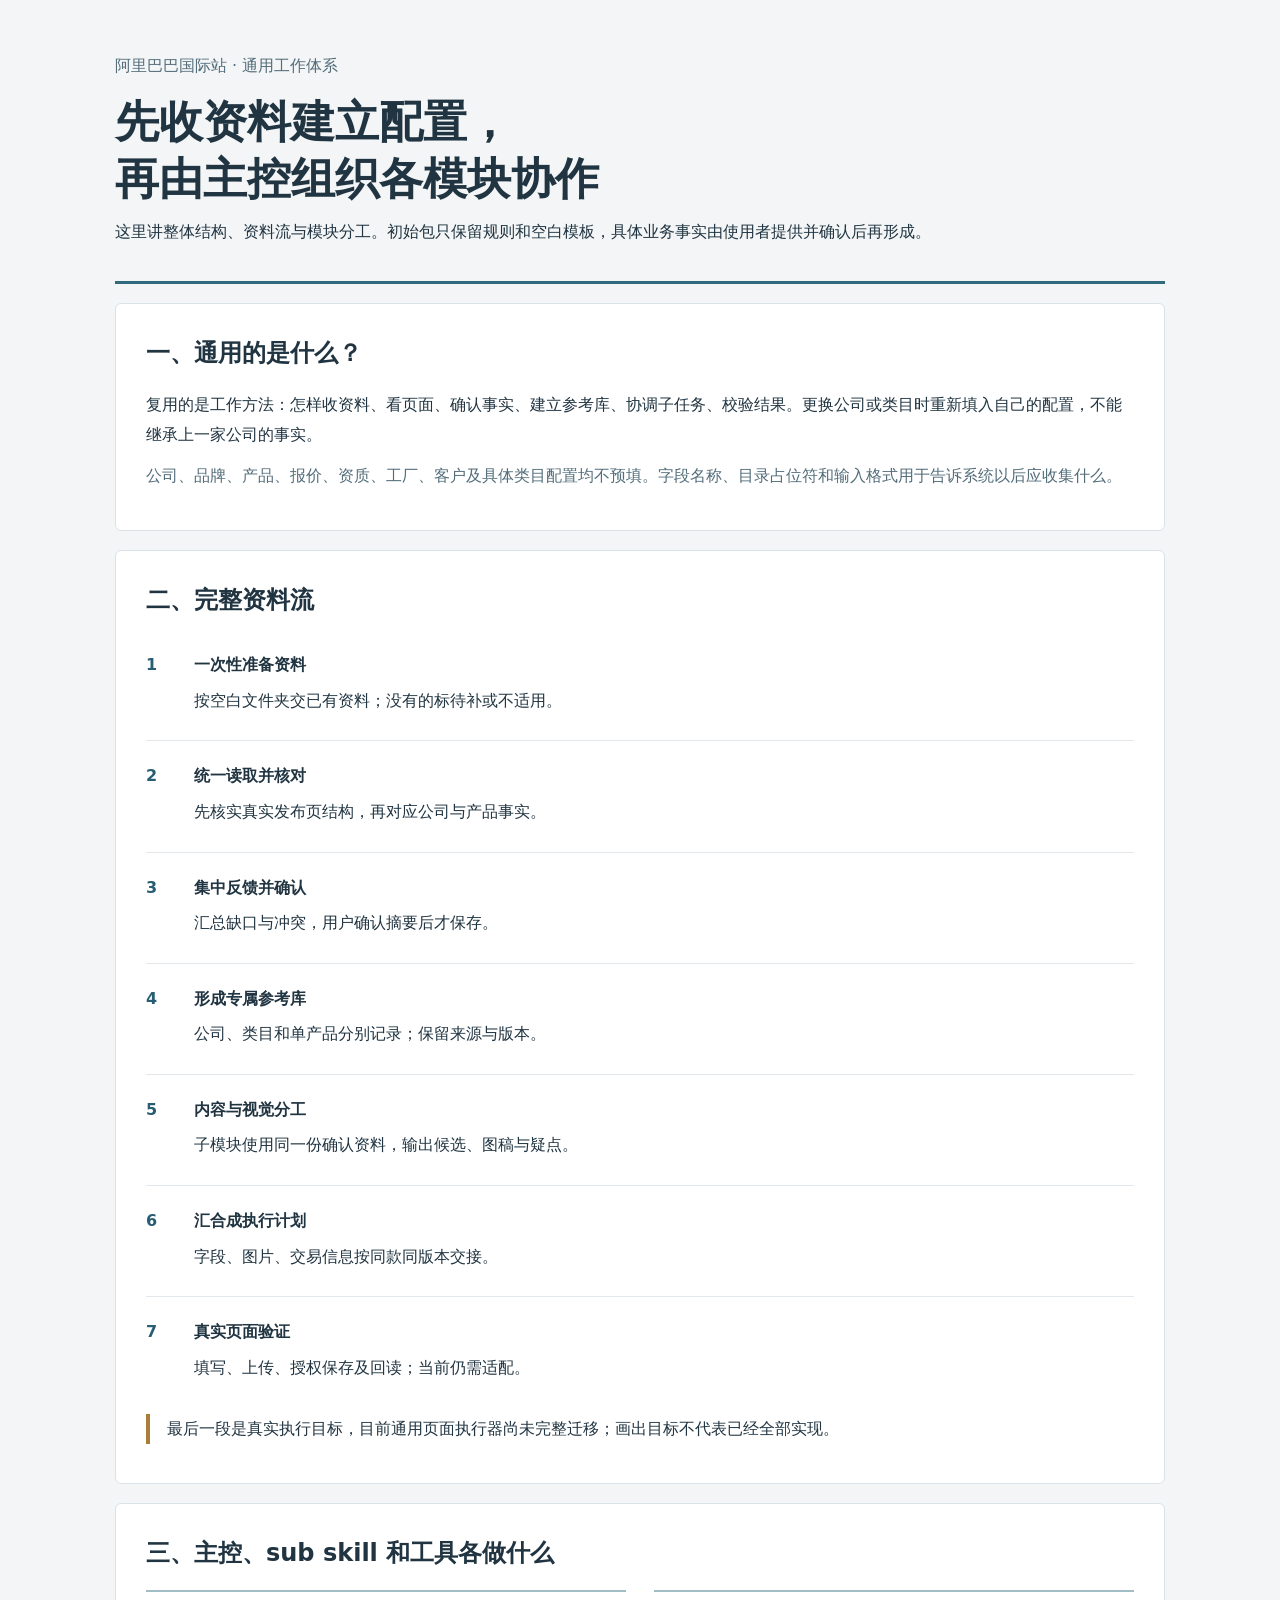
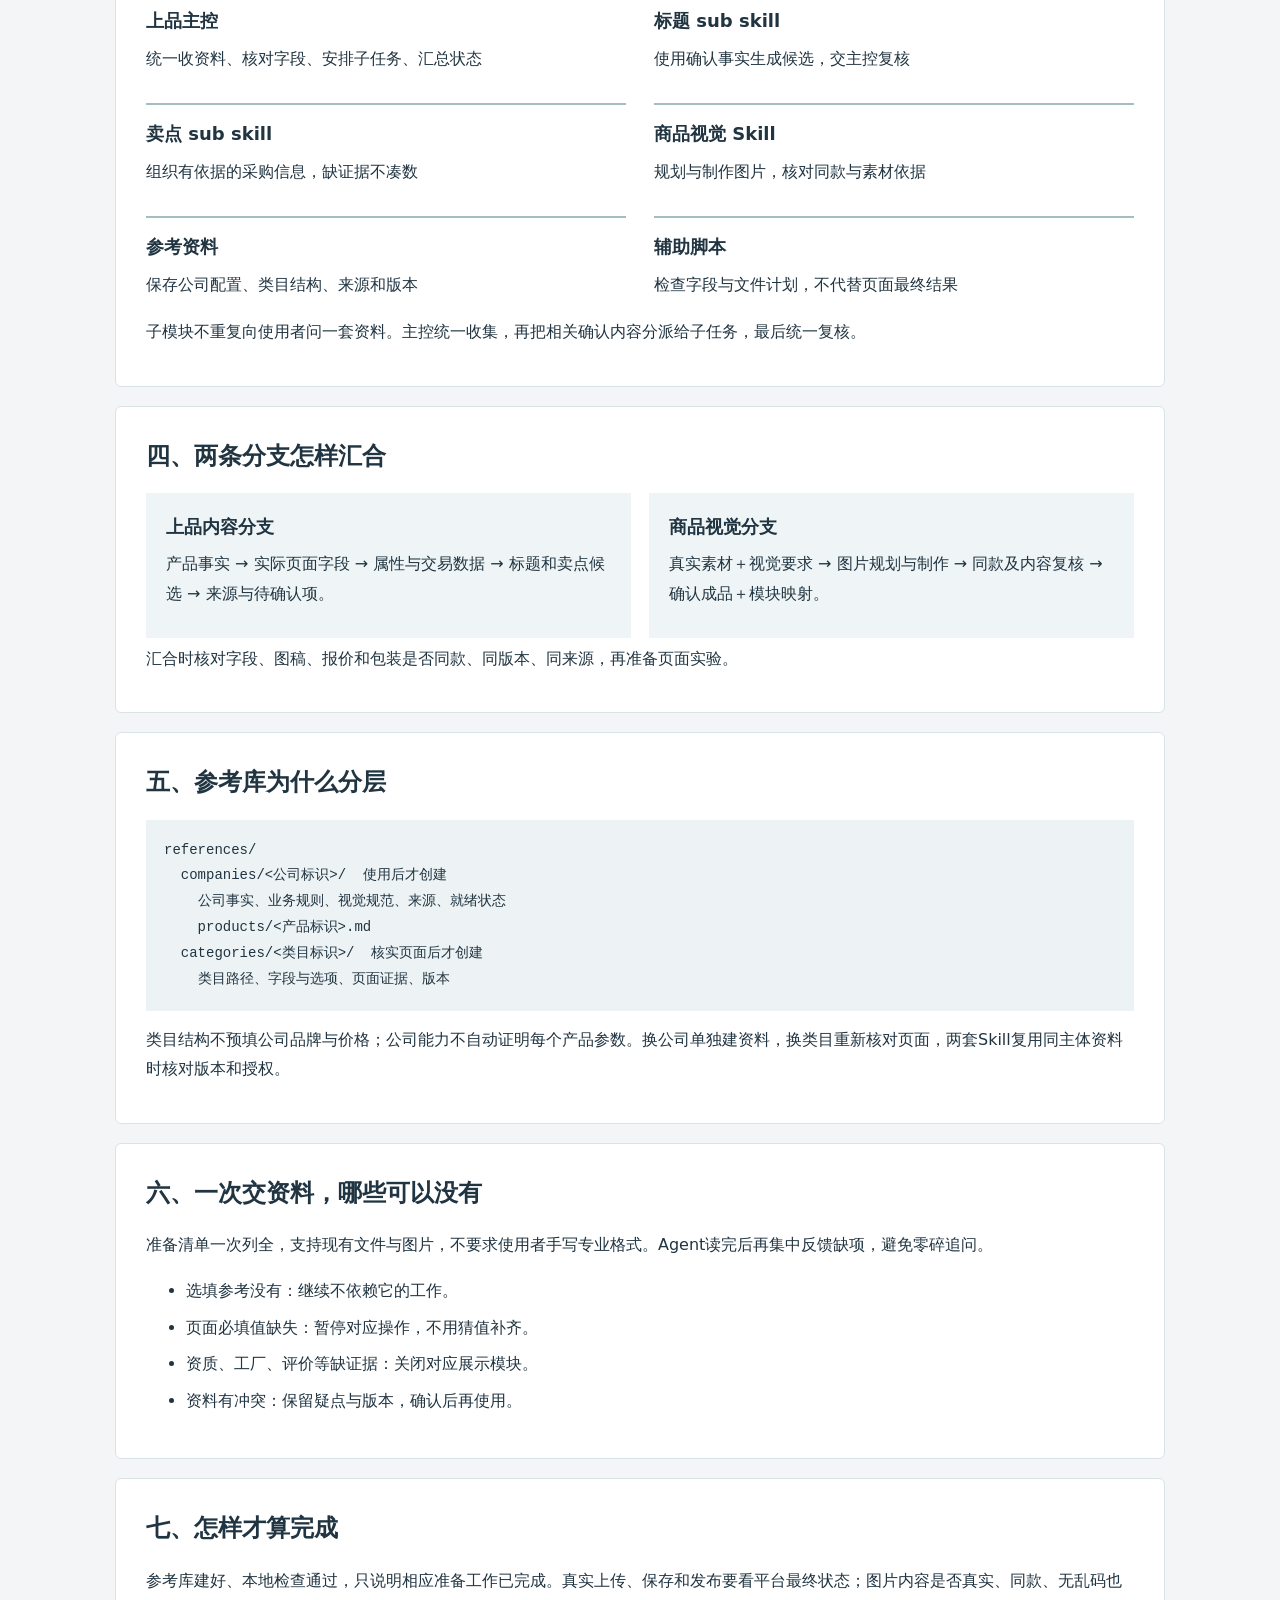
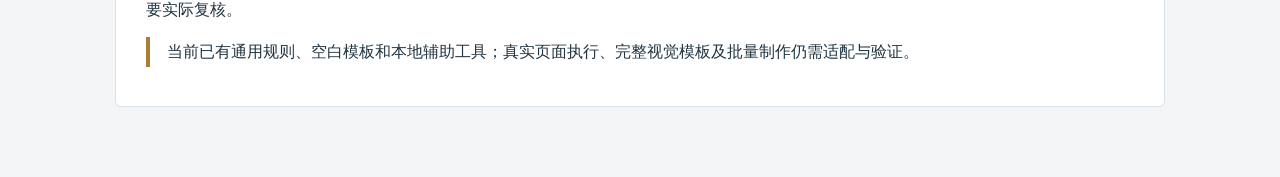
==== packages/05-general-listing-visuals/通用Skill思路与结构说明.html @ dc5e69b7 "Clarify data-free general bundle and explain skill architecture" ====
<!doctype html><html lang="zh-CN"><head><meta charset="utf-8"><meta name="viewport" content="width=device-width,initial-scale=1"><title>通用Skill：结构与协作思路</title><style>body{margin:0;background:#f3f5f6;color:#203441;font:16px/1.85 "Microsoft YaHei",system-ui,sans-serif}main{max-width:1050px;margin:auto;padding:45px 24px 70px}header{border-bottom:3px solid #326a7d;padding-bottom:22px}h1{font-size:clamp(28px,4vw,44px);line-height:1.3;margin:10px 0}h2{font-size:24px;margin:0 0 15px}h3{font-size:18px;margin:0 0 5px}p{margin:6px 0 12px}.sub{color:#536d7a}section{background:white;border:1px solid #d9e3e7;padding:27px 30px;margin-top:19px;border-radius:6px}.modules{display:grid;grid-template-columns:repeat(2,1fr);gap:18px 28px}.module{border-top:2px solid #a2bdc6;padding-top:12px}.chain{list-style:none;padding:0;margin:0}.chain li{display:flex;gap:16px;align-items:flex-start;padding:13px 0;border-bottom:1px solid #e2e8eb}.chain li:last-child{border:0}.n{min-width:32px;color:#285e73;font-weight:bold}.branch{display:grid;grid-template-columns:1fr 1fr;gap:18px}.branch div{background:#eff5f6;padding:17px 20px}.note{border-left:4px solid #a97e36;padding-left:17px}pre{white-space:pre-wrap;overflow-wrap:anywhere;background:#edf3f5;padding:18px;font:14px/1.85 Consolas,monospace}li{margin:7px 0}a{color:#285f78}a:focus-visible{outline:3px solid #a97e36;outline-offset:3px}@media(max-width:640px){main{padding:28px 14px}section{padding:22px 18px}.modules,.branch{grid-template-columns:1fr}}@media print{body{background:white}main{padding:0}section{border:0;border-top:1px solid #ccc;break-inside:avoid}}</style></head><body><main><header><p class="sub">阿里巴巴国际站 · 通用工作体系</p><h1>先收资料建立配置，<br>再由主控组织各模块协作</h1><p>这里讲整体结构、资料流与模块分工。初始包只保留规则和空白模板，具体业务事实由使用者提供并确认后再形成。</p></header><section><h2>一、通用的是什么？</h2><p>复用的是工作方法：怎样收资料、看页面、确认事实、建立参考库、协调子任务、校验结果。更换公司或类目时重新填入自己的配置，不能继承上一家公司的事实。</p><p class="sub">公司、品牌、产品、报价、资质、工厂、客户及具体类目配置均不预填。字段名称、目录占位符和输入格式用于告诉系统以后应收集什么。</p></section><section><h2>二、完整资料流</h2><ol class="chain"><li><span class="n">1</span><div><strong>一次性准备资料</strong><p>按空白文件夹交已有资料；没有的标待补或不适用。</p></div></li><li><span class="n">2</span><div><strong>统一读取并核对</strong><p>先核实真实发布页结构，再对应公司与产品事实。</p></div></li><li><span class="n">3</span><div><strong>集中反馈并确认</strong><p>汇总缺口与冲突，用户确认摘要后才保存。</p></div></li><li><span class="n">4</span><div><strong>形成专属参考库</strong><p>公司、类目和单产品分别记录；保留来源与版本。</p></div></li><li><span class="n">5</span><div><strong>内容与视觉分工</strong><p>子模块使用同一份确认资料，输出候选、图稿与疑点。</p></div></li><li><span class="n">6</span><div><strong>汇合成执行计划</strong><p>字段、图片、交易信息按同款同版本交接。</p></div></li><li><span class="n">7</span><div><strong>真实页面验证</strong><p>填写、上传、授权保存及回读；当前仍需适配。</p></div></li></ol><p class="note">最后一段是真实执行目标，目前通用页面执行器尚未完整迁移；画出目标不代表已经全部实现。</p></section><section><h2>三、主控、sub skill 和工具各做什么</h2><div class="modules"><div class="module"><h3>上品主控</h3><p>统一收资料、核对字段、安排子任务、汇总状态</p></div><div class="module"><h3>标题 sub skill</h3><p>使用确认事实生成候选，交主控复核</p></div><div class="module"><h3>卖点 sub skill</h3><p>组织有依据的采购信息，缺证据不凑数</p></div><div class="module"><h3>商品视觉 Skill</h3><p>规划与制作图片，核对同款与素材依据</p></div><div class="module"><h3>参考资料</h3><p>保存公司配置、类目结构、来源和版本</p></div><div class="module"><h3>辅助脚本</h3><p>检查字段与文件计划，不代替页面最终结果</p></div></div><p>子模块不重复向使用者问一套资料。主控统一收集，再把相关确认内容分派给子任务，最后统一复核。</p></section><section><h2>四、两条分支怎样汇合</h2><div class="branch"><div><h3>上品内容分支</h3><p>产品事实 → 实际页面字段 → 属性与交易数据 → 标题和卖点候选 → 来源与待确认项。</p></div><div><h3>商品视觉分支</h3><p>真实素材＋视觉要求 → 图片规划与制作 → 同款及内容复核 → 确认成品＋模块映射。</p></div></div><p>汇合时核对字段、图稿、报价和包装是否同款、同版本、同来源，再准备页面实验。</p></section><section><h2>五、参考库为什么分层</h2><pre>references/
  companies/&lt;公司标识&gt;/  使用后才创建
    公司事实、业务规则、视觉规范、来源、就绪状态
    products/&lt;产品标识&gt;.md
  categories/&lt;类目标识&gt;/  核实页面后才创建
    类目路径、字段与选项、页面证据、版本</pre><p>类目结构不预填公司品牌与价格；公司能力不自动证明每个产品参数。换公司单独建资料，换类目重新核对页面，两套Skill复用同主体资料时核对版本和授权。</p></section><section><h2>六、一次交资料，哪些可以没有</h2><p>准备清单一次列全，支持现有文件与图片，不要求使用者手写专业格式。Agent读完后再集中反馈缺项，避免零碎追问。</p><ul><li>选填参考没有：继续不依赖它的工作。</li><li>页面必填值缺失：暂停对应操作，不用猜值补齐。</li><li>资质、工厂、评价等缺证据：关闭对应展示模块。</li><li>资料有冲突：保留疑点与版本，确认后再使用。</li></ul></section><section><h2>七、怎样才算完成</h2><p>参考库建好、本地检查通过，只说明相应准备工作已完成。真实上传、保存和发布要看平台最终状态；图片内容是否真实、同款、无乱码也要实际复核。</p><p class="note">当前已有通用规则、空白模板和本地辅助工具；真实页面执行、完整视觉模板及批量制作仍需适配与验证。</p></section></main></body></html>
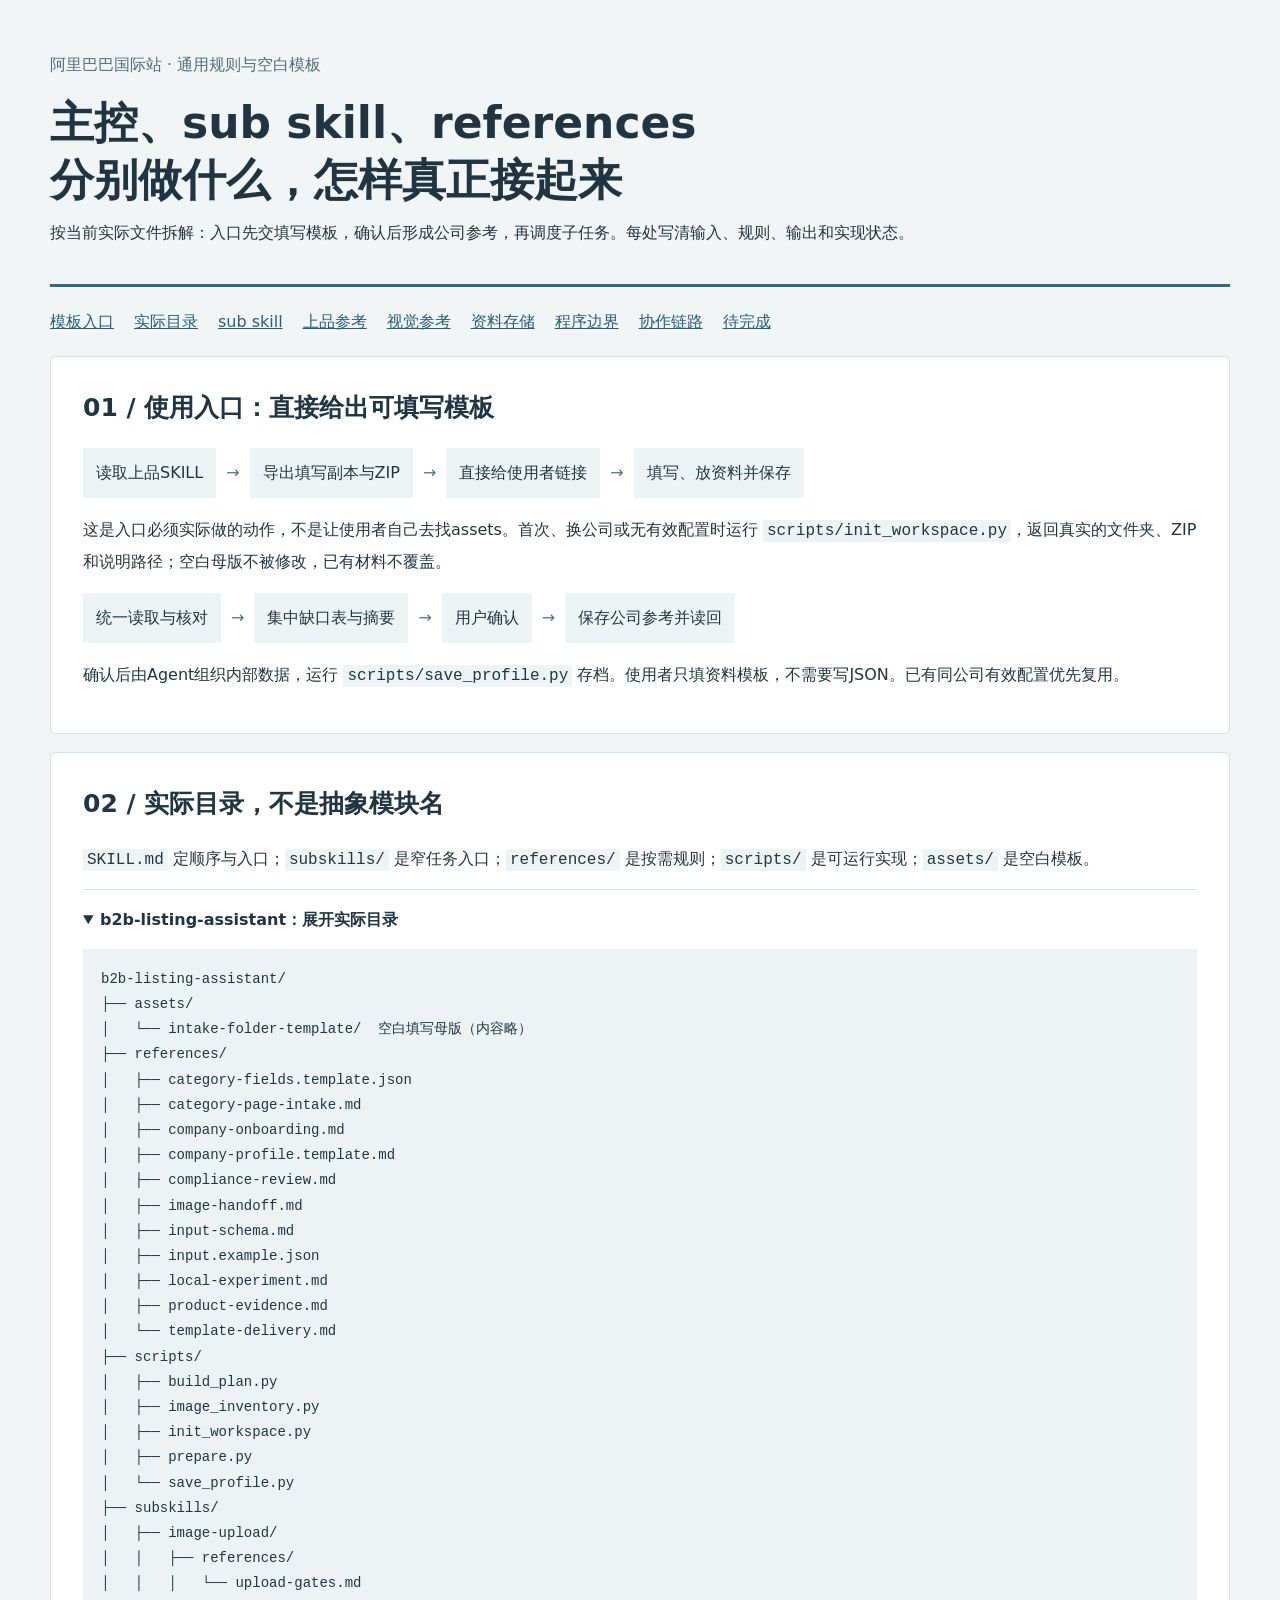
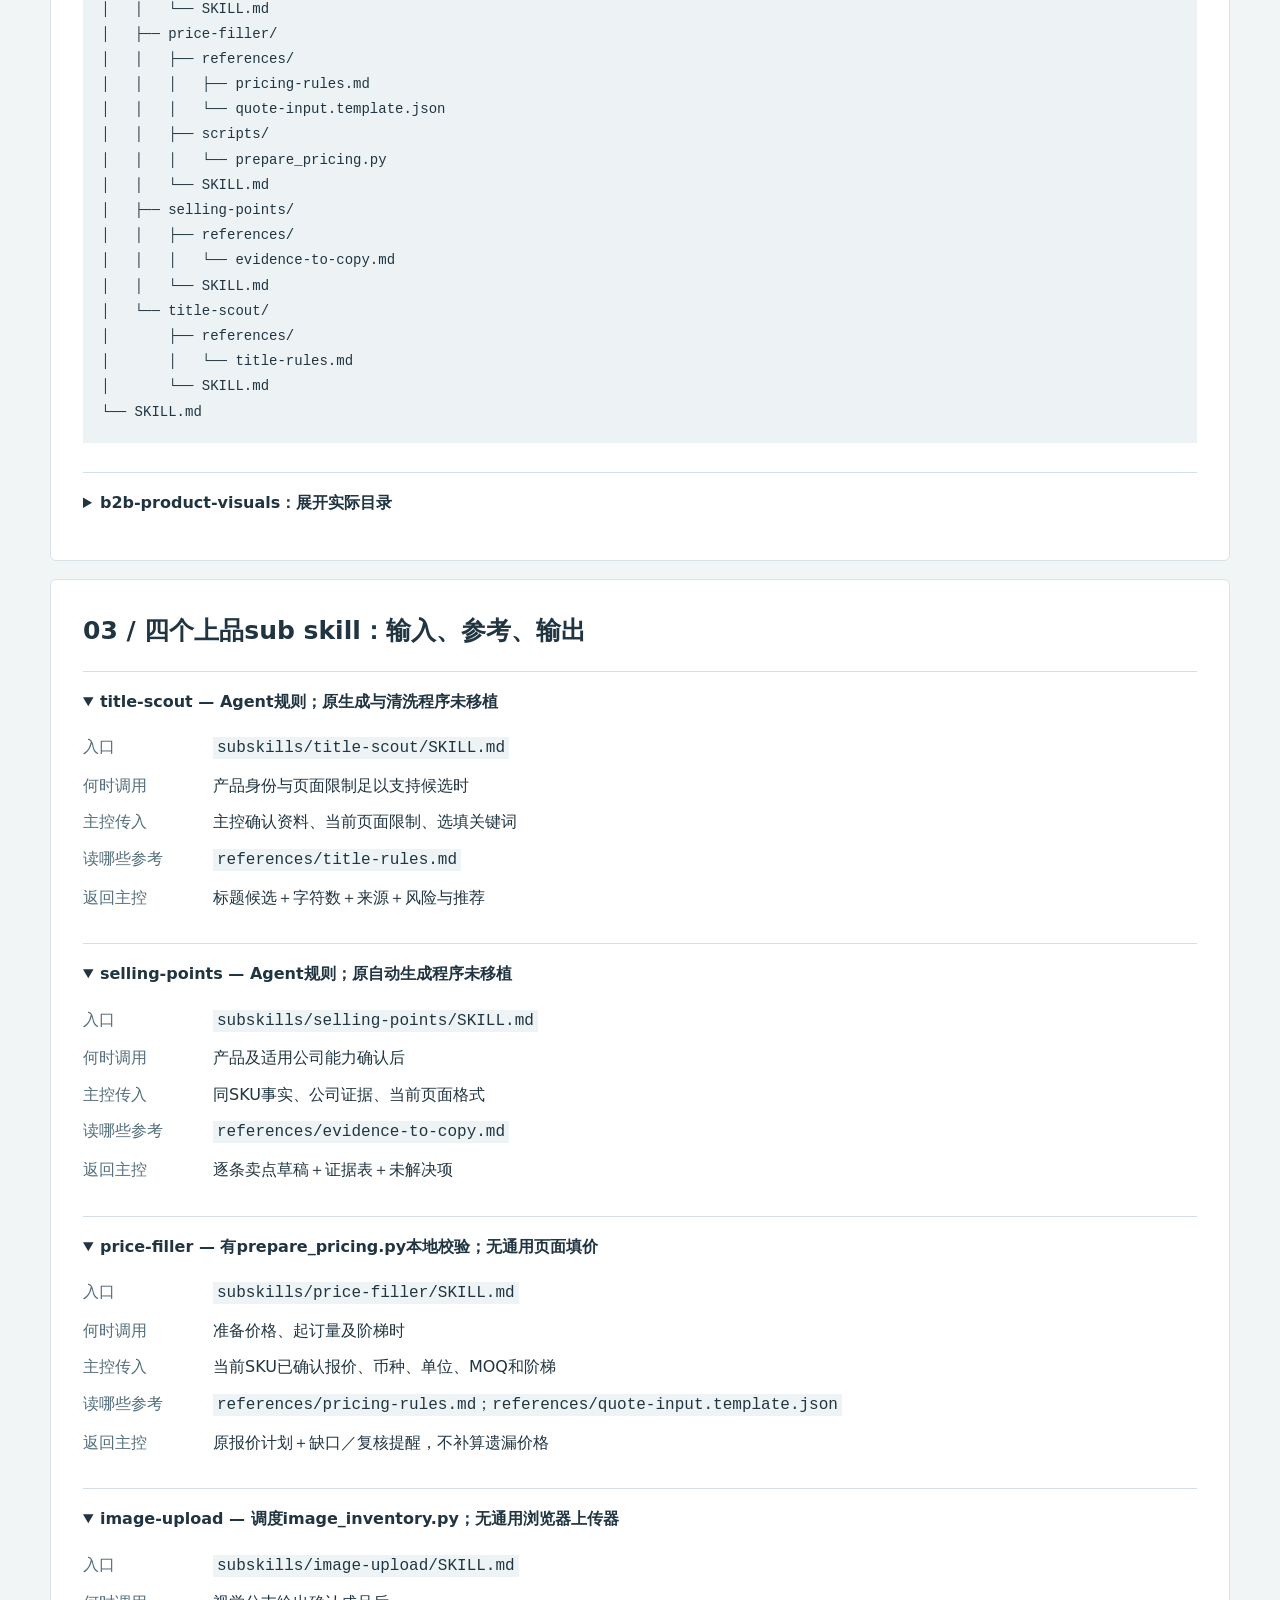
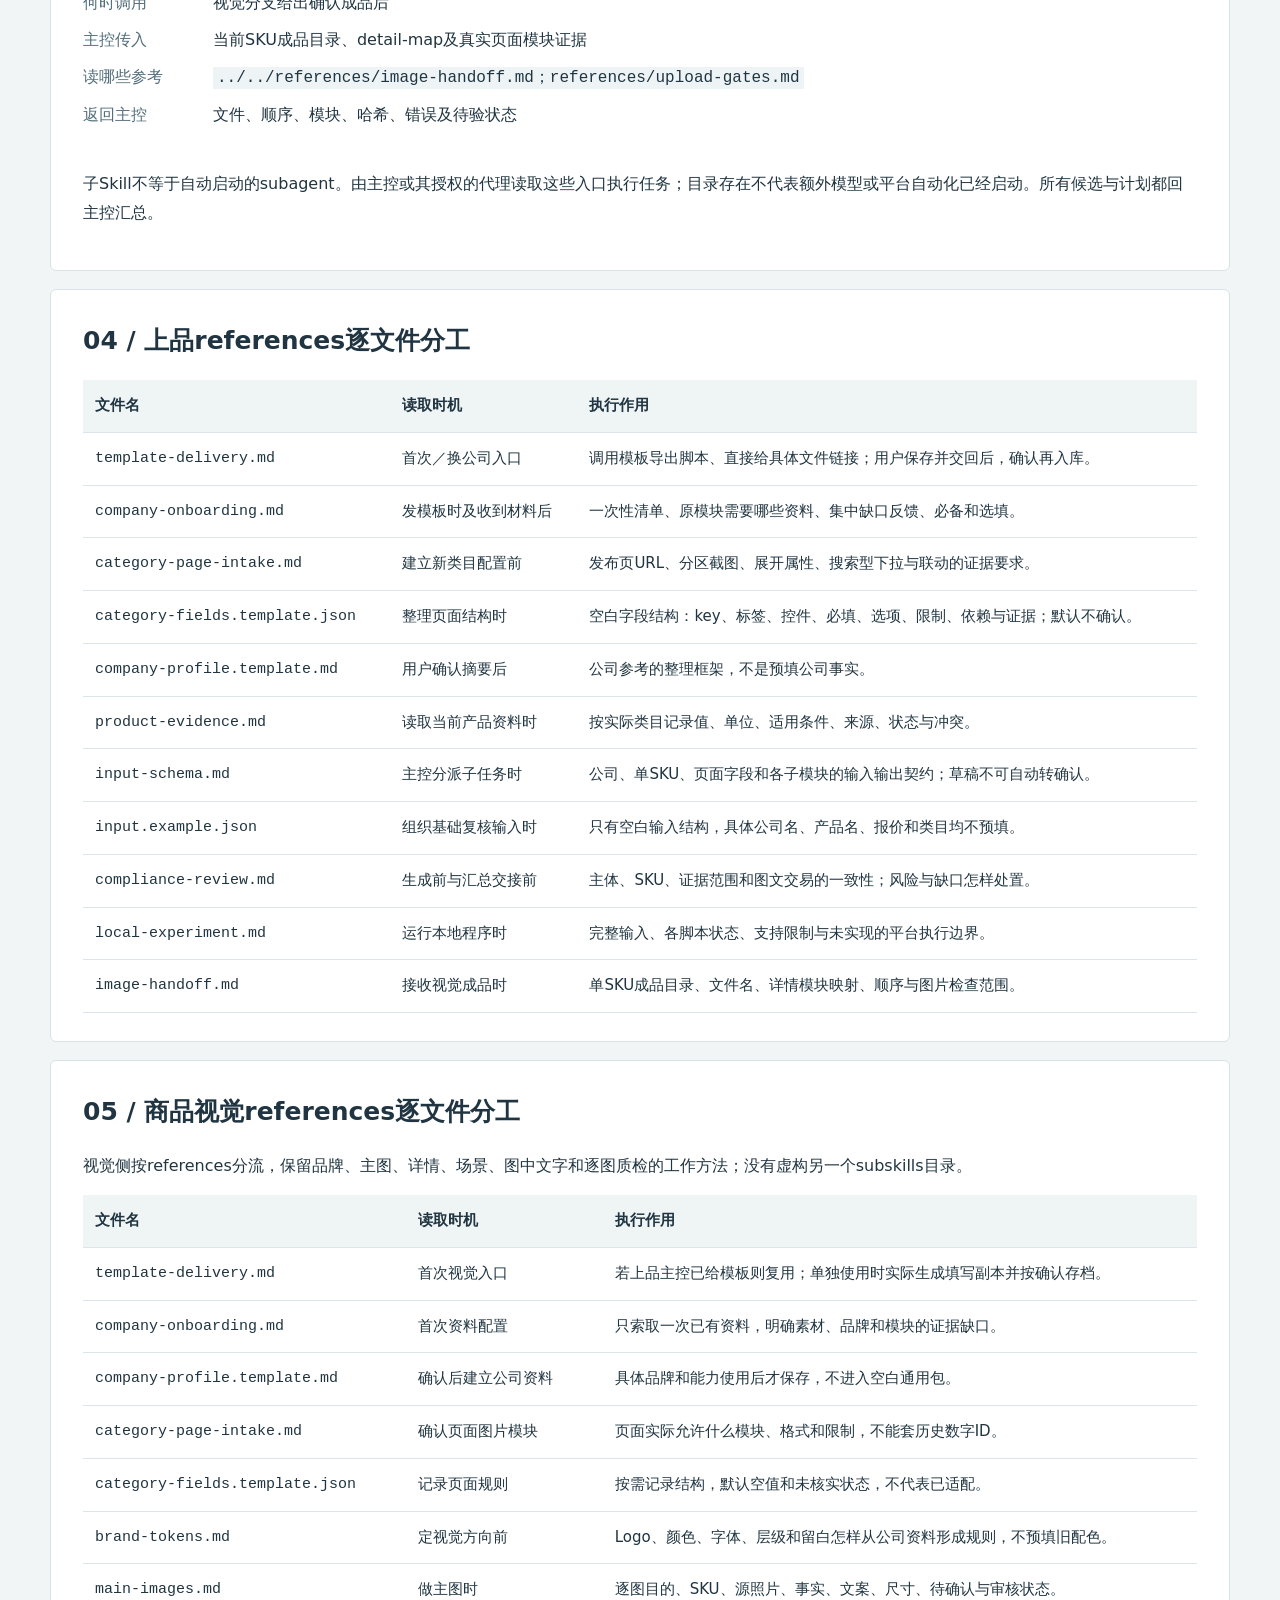
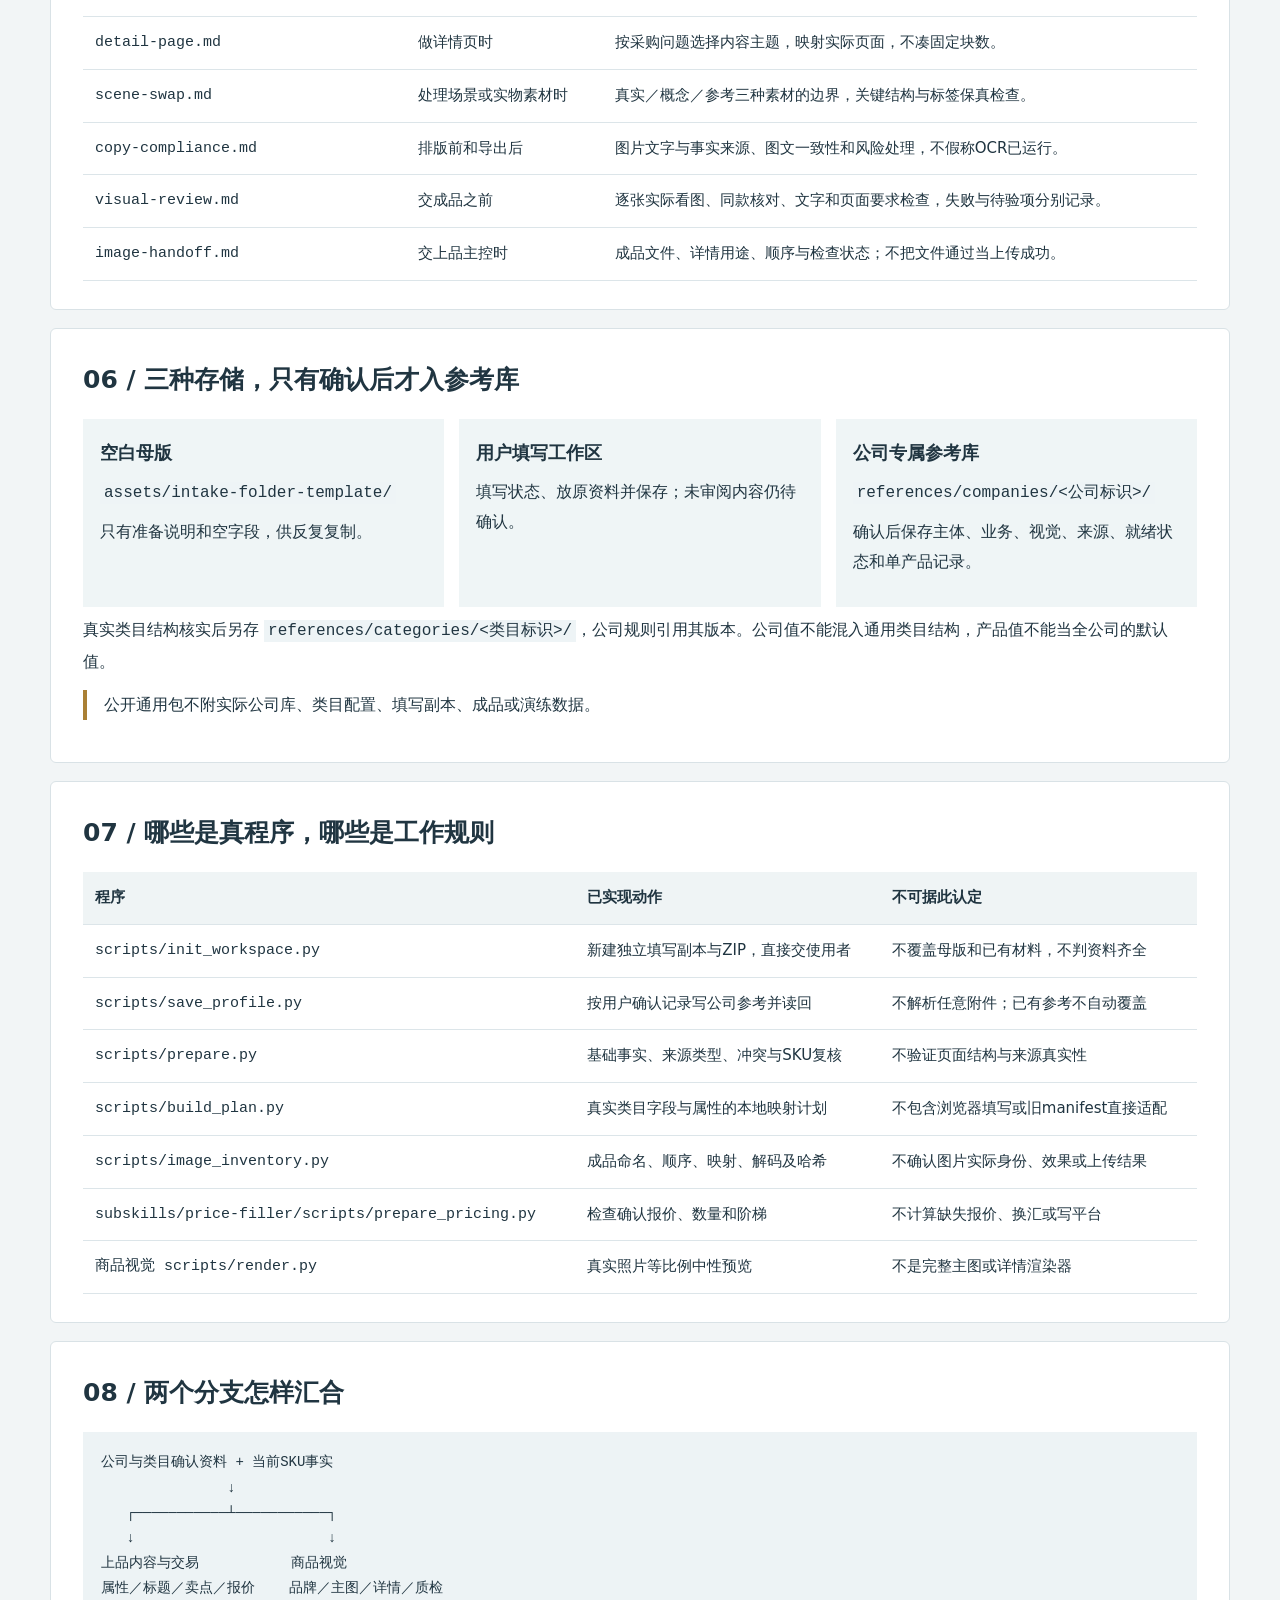
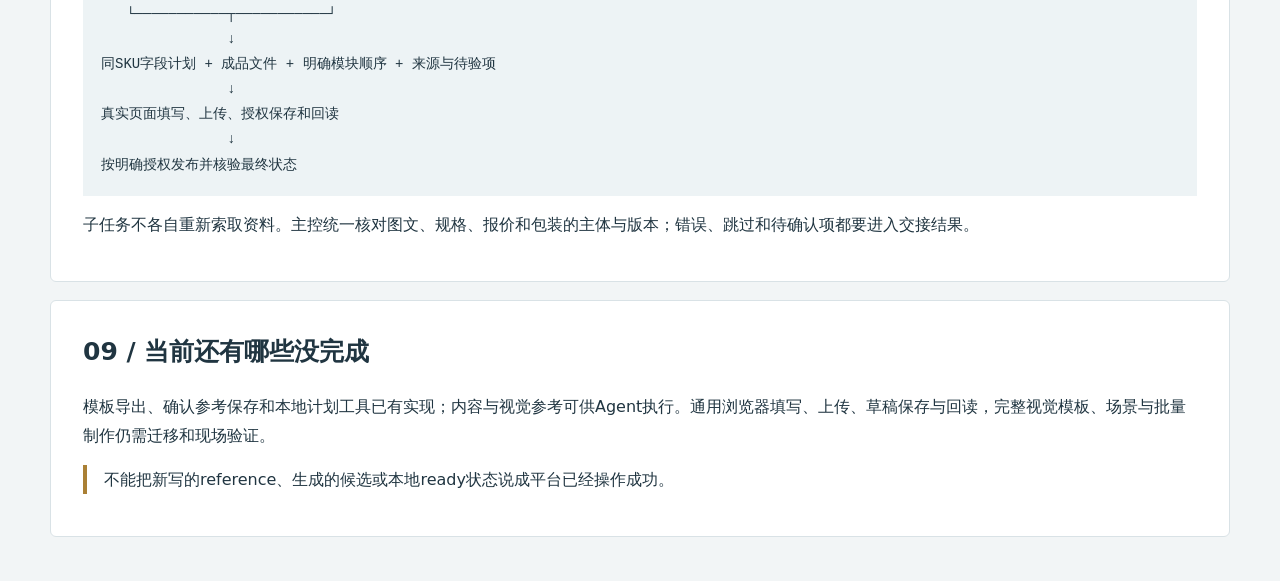
==== commit 4dfb8ef7: "Implement template handoff and expand generic subskills and reference routing" ====
--- a/packages/05-general-listing-visuals/通用Skill思路与结构说明.html
+++ b/packages/05-general-listing-visuals/通用Skill思路与结构说明.html
@@ -1,6 +1,74 @@
-<!doctype html><html lang="zh-CN"><head><meta charset="utf-8"><meta name="viewport" content="width=device-width,initial-scale=1"><title>通用Skill：结构与协作思路</title><style>body{margin:0;background:#f3f5f6;color:#203441;font:16px/1.85 "Microsoft YaHei",system-ui,sans-serif}main{max-width:1050px;margin:auto;padding:45px 24px 70px}header{border-bottom:3px solid #326a7d;padding-bottom:22px}h1{font-size:clamp(28px,4vw,44px);line-height:1.3;margin:10px 0}h2{font-size:24px;margin:0 0 15px}h3{font-size:18px;margin:0 0 5px}p{margin:6px 0 12px}.sub{color:#536d7a}section{background:white;border:1px solid #d9e3e7;padding:27px 30px;margin-top:19px;border-radius:6px}.modules{display:grid;grid-template-columns:repeat(2,1fr);gap:18px 28px}.module{border-top:2px solid #a2bdc6;padding-top:12px}.chain{list-style:none;padding:0;margin:0}.chain li{display:flex;gap:16px;align-items:flex-start;padding:13px 0;border-bottom:1px solid #e2e8eb}.chain li:last-child{border:0}.n{min-width:32px;color:#285e73;font-weight:bold}.branch{display:grid;grid-template-columns:1fr 1fr;gap:18px}.branch div{background:#eff5f6;padding:17px 20px}.note{border-left:4px solid #a97e36;padding-left:17px}pre{white-space:pre-wrap;overflow-wrap:anywhere;background:#edf3f5;padding:18px;font:14px/1.85 Consolas,monospace}li{margin:7px 0}a{color:#285f78}a:focus-visible{outline:3px solid #a97e36;outline-offset:3px}@media(max-width:640px){main{padding:28px 14px}section{padding:22px 18px}.modules,.branch{grid-template-columns:1fr}}@media print{body{background:white}main{padding:0}section{border:0;border-top:1px solid #ccc;break-inside:avoid}}</style></head><body><main><header><p class="sub">阿里巴巴国际站 · 通用工作体系</p><h1>先收资料建立配置，<br>再由主控组织各模块协作</h1><p>这里讲整体结构、资料流与模块分工。初始包只保留规则和空白模板，具体业务事实由使用者提供并确认后再形成。</p></header><section><h2>一、通用的是什么？</h2><p>复用的是工作方法：怎样收资料、看页面、确认事实、建立参考库、协调子任务、校验结果。更换公司或类目时重新填入自己的配置，不能继承上一家公司的事实。</p><p class="sub">公司、品牌、产品、报价、资质、工厂、客户及具体类目配置均不预填。字段名称、目录占位符和输入格式用于告诉系统以后应收集什么。</p></section><section><h2>二、完整资料流</h2><ol class="chain"><li><span class="n">1</span><div><strong>一次性准备资料</strong><p>按空白文件夹交已有资料；没有的标待补或不适用。</p></div></li><li><span class="n">2</span><div><strong>统一读取并核对</strong><p>先核实真实发布页结构，再对应公司与产品事实。</p></div></li><li><span class="n">3</span><div><strong>集中反馈并确认</strong><p>汇总缺口与冲突，用户确认摘要后才保存。</p></div></li><li><span class="n">4</span><div><strong>形成专属参考库</strong><p>公司、类目和单产品分别记录；保留来源与版本。</p></div></li><li><span class="n">5</span><div><strong>内容与视觉分工</strong><p>子模块使用同一份确认资料，输出候选、图稿与疑点。</p></div></li><li><span class="n">6</span><div><strong>汇合成执行计划</strong><p>字段、图片、交易信息按同款同版本交接。</p></div></li><li><span class="n">7</span><div><strong>真实页面验证</strong><p>填写、上传、授权保存及回读；当前仍需适配。</p></div></li></ol><p class="note">最后一段是真实执行目标，目前通用页面执行器尚未完整迁移；画出目标不代表已经全部实现。</p></section><section><h2>三、主控、sub skill 和工具各做什么</h2><div class="modules"><div class="module"><h3>上品主控</h3><p>统一收资料、核对字段、安排子任务、汇总状态</p></div><div class="module"><h3>标题 sub skill</h3><p>使用确认事实生成候选，交主控复核</p></div><div class="module"><h3>卖点 sub skill</h3><p>组织有依据的采购信息，缺证据不凑数</p></div><div class="module"><h3>商品视觉 Skill</h3><p>规划与制作图片，核对同款与素材依据</p></div><div class="module"><h3>参考资料</h3><p>保存公司配置、类目结构、来源和版本</p></div><div class="module"><h3>辅助脚本</h3><p>检查字段与文件计划，不代替页面最终结果</p></div></div><p>子模块不重复向使用者问一套资料。主控统一收集，再把相关确认内容分派给子任务，最后统一复核。</p></section><section><h2>四、两条分支怎样汇合</h2><div class="branch"><div><h3>上品内容分支</h3><p>产品事实 → 实际页面字段 → 属性与交易数据 → 标题和卖点候选 → 来源与待确认项。</p></div><div><h3>商品视觉分支</h3><p>真实素材＋视觉要求 → 图片规划与制作 → 同款及内容复核 → 确认成品＋模块映射。</p></div></div><p>汇合时核对字段、图稿、报价和包装是否同款、同版本、同来源，再准备页面实验。</p></section><section><h2>五、参考库为什么分层</h2><pre>references/
-  companies/&lt;公司标识&gt;/  使用后才创建
-    公司事实、业务规则、视觉规范、来源、就绪状态
-    products/&lt;产品标识&gt;.md
-  categories/&lt;类目标识&gt;/  核实页面后才创建
-    类目路径、字段与选项、页面证据、版本</pre><p>类目结构不预填公司品牌与价格；公司能力不自动证明每个产品参数。换公司单独建资料，换类目重新核对页面，两套Skill复用同主体资料时核对版本和授权。</p></section><section><h2>六、一次交资料，哪些可以没有</h2><p>准备清单一次列全，支持现有文件与图片，不要求使用者手写专业格式。Agent读完后再集中反馈缺项，避免零碎追问。</p><ul><li>选填参考没有：继续不依赖它的工作。</li><li>页面必填值缺失：暂停对应操作，不用猜值补齐。</li><li>资质、工厂、评价等缺证据：关闭对应展示模块。</li><li>资料有冲突：保留疑点与版本，确认后再使用。</li></ul></section><section><h2>七、怎样才算完成</h2><p>参考库建好、本地检查通过，只说明相应准备工作已完成。真实上传、保存和发布要看平台最终状态；图片内容是否真实、同款、无乱码也要实际复核。</p><p class="note">当前已有通用规则、空白模板和本地辅助工具；真实页面执行、完整视觉模板及批量制作仍需适配与验证。</p></section></main></body></html>+<!doctype html><html lang="zh-CN"><head><meta charset="utf-8"><meta name="viewport" content="width=device-width,initial-scale=1"><title>通用Skill文件级结构与协作思路</title><style>body{margin:0;background:#f2f5f6;color:#203541;font:16px/1.85 "Microsoft YaHei",system-ui,sans-serif}main{max-width:1180px;margin:auto;padding:42px 24px 70px}header{border-bottom:3px solid #326a7d;padding-bottom:22px}h1{font-size:clamp(28px,4vw,44px);line-height:1.3;margin:10px 0}h2{font-size:25px;margin:0 0 16px}h3{font-size:18px;margin:0 0 8px}p{margin:8px 0 14px}.sub{color:#526d7b}nav{display:flex;flex-wrap:wrap;gap:9px 20px;margin:20px 0}a{color:#275f78}section{background:white;border:1px solid #d9e2e6;padding:28px 32px;margin-top:18px;border-radius:6px}code{font-family:Consolas,monospace;background:#eef4f6;padding:2px 4px;overflow-wrap:anywhere}pre{white-space:pre-wrap;overflow-wrap:anywhere;background:#edf3f5;padding:18px;font:14px/1.8 Consolas,monospace}details{border-top:1px solid #d5e0e5;padding:15px 0}summary{font-weight:bold;cursor:pointer}dl{display:grid;grid-template-columns:115px 1fr;gap:7px 15px}dt{color:#536e7c}dd{margin:0;overflow-wrap:anywhere}.tablewrap{overflow-x:auto}table{width:100%;border-collapse:collapse;font-size:15px}th,td{text-align:left;padding:12px;border-bottom:1px solid #dce5e9;vertical-align:top;overflow-wrap:anywhere}th{background:#eff4f5}td:first-child{font-family:Consolas,monospace}.flow{display:flex;flex-wrap:wrap;align-items:center;gap:10px;margin:17px 0}.flow div{background:#edf4f5;padding:10px 13px}.flow span{color:#507889}.layers{display:grid;grid-template-columns:repeat(3,1fr);gap:15px}.layers>div{background:#eff5f6;padding:17px}.note{border-left:4px solid #aa8035;padding-left:17px}a:focus-visible,summary:focus-visible{outline:3px solid #aa8035;outline-offset:3px}@media(max-width:700px){main{padding:25px 14px}section{padding:21px 18px}.layers{grid-template-columns:1fr}dl{grid-template-columns:1fr;gap:2px}dd{margin-bottom:12px}table{min-width:600px}}@media print{body{background:white}main{padding:0}section{border:0;border-top:1px solid #ccc}nav{display:none}}</style></head><body><main><header><p class="sub">阿里巴巴国际站 · 通用规则与空白模板</p><h1>主控、sub skill、references<br>分别做什么，怎样真正接起来</h1><p>按当前实际文件拆解：入口先交填写模板，确认后形成公司参考，再调度子任务。每处写清输入、规则、输出和实现状态。</p></header><nav><a href="#s1">模板入口</a><a href="#s2">实际目录</a><a href="#s3">sub skill</a><a href="#s4">上品参考</a><a href="#s5">视觉参考</a><a href="#s6">资料存储</a><a href="#s7">程序边界</a><a href="#s8">协作链路</a><a href="#s9">待完成</a></nav><section id="s1"><h2>01 / 使用入口：直接给出可填写模板</h2><div class="flow"><div>读取上品SKILL</div><span>→</span><div>导出填写副本与ZIP</div><span>→</span><div>直接给使用者链接</div><span>→</span><div>填写、放资料并保存</div></div><p>这是入口必须实际做的动作，不是让使用者自己去找assets。首次、换公司或无有效配置时运行 <code>scripts/init_workspace.py</code>，返回真实的文件夹、ZIP和说明路径；空白母版不被修改，已有材料不覆盖。</p><div class="flow"><div>统一读取与核对</div><span>→</span><div>集中缺口表与摘要</div><span>→</span><div>用户确认</div><span>→</span><div>保存公司参考并读回</div></div><p>确认后由Agent组织内部数据，运行 <code>scripts/save_profile.py</code> 存档。使用者只填资料模板，不需要写JSON。已有同公司有效配置优先复用。</p></section><section id="s2"><h2>02 / 实际目录，不是抽象模块名</h2><p><code>SKILL.md</code> 定顺序与入口；<code>subskills/</code> 是窄任务入口；<code>references/</code> 是按需规则；<code>scripts/</code> 是可运行实现；<code>assets/</code> 是空白模板。</p><details open><summary>b2b-listing-assistant：展开实际目录</summary><pre>b2b-listing-assistant/
+├── assets/
+│   └── intake-folder-template/  空白填写母版（内容略）
+├── references/
+│   ├── category-fields.template.json
+│   ├── category-page-intake.md
+│   ├── company-onboarding.md
+│   ├── company-profile.template.md
+│   ├── compliance-review.md
+│   ├── image-handoff.md
+│   ├── input-schema.md
+│   ├── input.example.json
+│   ├── local-experiment.md
+│   ├── product-evidence.md
+│   └── template-delivery.md
+├── scripts/
+│   ├── build_plan.py
+│   ├── image_inventory.py
+│   ├── init_workspace.py
+│   ├── prepare.py
+│   └── save_profile.py
+├── subskills/
+│   ├── image-upload/
+│   │   ├── references/
+│   │   │   └── upload-gates.md
+│   │   └── SKILL.md
+│   ├── price-filler/
+│   │   ├── references/
+│   │   │   ├── pricing-rules.md
+│   │   │   └── quote-input.template.json
+│   │   ├── scripts/
+│   │   │   └── prepare_pricing.py
+│   │   └── SKILL.md
+│   ├── selling-points/
+│   │   ├── references/
+│   │   │   └── evidence-to-copy.md
+│   │   └── SKILL.md
+│   └── title-scout/
+│       ├── references/
+│       │   └── title-rules.md
+│       └── SKILL.md
+└── SKILL.md</pre></details><details ><summary>b2b-product-visuals：展开实际目录</summary><pre>b2b-product-visuals/
+├── assets/
+│   └── intake-folder-template/  空白填写母版（内容略）
+├── references/
+│   ├── brand-tokens.md
+│   ├── category-fields.template.json
+│   ├── category-page-intake.md
+│   ├── company-onboarding.md
+│   ├── company-profile.template.md
+│   ├── copy-compliance.md
+│   ├── detail-page.md
+│   ├── image-handoff.md
+│   ├── main-images.md
+│   ├── scene-swap.md
+│   ├── template-delivery.md
+│   └── visual-review.md
+├── scripts/
+│   ├── init_workspace.py
+│   ├── render.py
+│   └── save_profile.py
+└── SKILL.md</pre></details></section><section id="s3"><h2>03 / 四个上品sub skill：输入、参考、输出</h2><details open><summary>title-scout — Agent规则；原生成与清洗程序未移植</summary><dl><dt>入口</dt><dd><code>subskills/title-scout/SKILL.md</code></dd><dt>何时调用</dt><dd>产品身份与页面限制足以支持候选时</dd><dt>主控传入</dt><dd>主控确认资料、当前页面限制、选填关键词</dd><dt>读哪些参考</dt><dd><code>references/title-rules.md</code></dd><dt>返回主控</dt><dd>标题候选＋字符数＋来源＋风险与推荐</dd></dl></details><details open><summary>selling-points — Agent规则；原自动生成程序未移植</summary><dl><dt>入口</dt><dd><code>subskills/selling-points/SKILL.md</code></dd><dt>何时调用</dt><dd>产品及适用公司能力确认后</dd><dt>主控传入</dt><dd>同SKU事实、公司证据、当前页面格式</dd><dt>读哪些参考</dt><dd><code>references/evidence-to-copy.md</code></dd><dt>返回主控</dt><dd>逐条卖点草稿＋证据表＋未解决项</dd></dl></details><details open><summary>price-filler — 有prepare_pricing.py本地校验；无通用页面填价</summary><dl><dt>入口</dt><dd><code>subskills/price-filler/SKILL.md</code></dd><dt>何时调用</dt><dd>准备价格、起订量及阶梯时</dd><dt>主控传入</dt><dd>当前SKU已确认报价、币种、单位、MOQ和阶梯</dd><dt>读哪些参考</dt><dd><code>references/pricing-rules.md；references/quote-input.template.json</code></dd><dt>返回主控</dt><dd>原报价计划＋缺口／复核提醒，不补算遗漏价格</dd></dl></details><details open><summary>image-upload — 调度image_inventory.py；无通用浏览器上传器</summary><dl><dt>入口</dt><dd><code>subskills/image-upload/SKILL.md</code></dd><dt>何时调用</dt><dd>视觉分支给出确认成品后</dd><dt>主控传入</dt><dd>当前SKU成品目录、detail-map及真实页面模块证据</dd><dt>读哪些参考</dt><dd><code>../../references/image-handoff.md；references/upload-gates.md</code></dd><dt>返回主控</dt><dd>文件、顺序、模块、哈希、错误及待验状态</dd></dl></details><p>子Skill不等于自动启动的subagent。由主控或其授权的代理读取这些入口执行任务；目录存在不代表额外模型或平台自动化已经启动。所有候选与计划都回主控汇总。</p></section><section id="s4"><h2>04 / 上品references逐文件分工</h2><div class="tablewrap"><table><thead><tr><th>文件名</th><th>读取时机</th><th>执行作用</th></tr></thead><tbody><tr><td>template-delivery.md</td><td>首次／换公司入口</td><td>调用模板导出脚本、直接给具体文件链接；用户保存并交回后，确认再入库。</td></tr><tr><td>company-onboarding.md</td><td>发模板时及收到材料后</td><td>一次性清单、原模块需要哪些资料、集中缺口反馈、必备和选填。</td></tr><tr><td>category-page-intake.md</td><td>建立新类目配置前</td><td>发布页URL、分区截图、展开属性、搜索型下拉与联动的证据要求。</td></tr><tr><td>category-fields.template.json</td><td>整理页面结构时</td><td>空白字段结构：key、标签、控件、必填、选项、限制、依赖与证据；默认不确认。</td></tr><tr><td>company-profile.template.md</td><td>用户确认摘要后</td><td>公司参考的整理框架，不是预填公司事实。</td></tr><tr><td>product-evidence.md</td><td>读取当前产品资料时</td><td>按实际类目记录值、单位、适用条件、来源、状态与冲突。</td></tr><tr><td>input-schema.md</td><td>主控分派子任务时</td><td>公司、单SKU、页面字段和各子模块的输入输出契约；草稿不可自动转确认。</td></tr><tr><td>input.example.json</td><td>组织基础复核输入时</td><td>只有空白输入结构，具体公司名、产品名、报价和类目均不预填。</td></tr><tr><td>compliance-review.md</td><td>生成前与汇总交接前</td><td>主体、SKU、证据范围和图文交易的一致性；风险与缺口怎样处置。</td></tr><tr><td>local-experiment.md</td><td>运行本地程序时</td><td>完整输入、各脚本状态、支持限制与未实现的平台执行边界。</td></tr><tr><td>image-handoff.md</td><td>接收视觉成品时</td><td>单SKU成品目录、文件名、详情模块映射、顺序与图片检查范围。</td></tr></tbody></table></div></section><section id="s5"><h2>05 / 商品视觉references逐文件分工</h2><p>视觉侧按references分流，保留品牌、主图、详情、场景、图中文字和逐图质检的工作方法；没有虚构另一个subskills目录。</p><div class="tablewrap"><table><thead><tr><th>文件名</th><th>读取时机</th><th>执行作用</th></tr></thead><tbody><tr><td>template-delivery.md</td><td>首次视觉入口</td><td>若上品主控已给模板则复用；单独使用时实际生成填写副本并按确认存档。</td></tr><tr><td>company-onboarding.md</td><td>首次资料配置</td><td>只索取一次已有资料，明确素材、品牌和模块的证据缺口。</td></tr><tr><td>company-profile.template.md</td><td>确认后建立公司资料</td><td>具体品牌和能力使用后才保存，不进入空白通用包。</td></tr><tr><td>category-page-intake.md</td><td>确认页面图片模块</td><td>页面实际允许什么模块、格式和限制，不能套历史数字ID。</td></tr><tr><td>category-fields.template.json</td><td>记录页面规则</td><td>按需记录结构，默认空值和未核实状态，不代表已适配。</td></tr><tr><td>brand-tokens.md</td><td>定视觉方向前</td><td>Logo、颜色、字体、层级和留白怎样从公司资料形成规则，不预填旧配色。</td></tr><tr><td>main-images.md</td><td>做主图时</td><td>逐图目的、SKU、源照片、事实、文案、尺寸、待确认与审核状态。</td></tr><tr><td>detail-page.md</td><td>做详情页时</td><td>按采购问题选择内容主题，映射实际页面，不凑固定块数。</td></tr><tr><td>scene-swap.md</td><td>处理场景或实物素材时</td><td>真实／概念／参考三种素材的边界，关键结构与标签保真检查。</td></tr><tr><td>copy-compliance.md</td><td>排版前和导出后</td><td>图片文字与事实来源、图文一致性和风险处理，不假称OCR已运行。</td></tr><tr><td>visual-review.md</td><td>交成品之前</td><td>逐张实际看图、同款核对、文字和页面要求检查，失败与待验项分别记录。</td></tr><tr><td>image-handoff.md</td><td>交上品主控时</td><td>成品文件、详情用途、顺序与检查状态；不把文件通过当上传成功。</td></tr></tbody></table></div></section><section id="s6"><h2>06 / 三种存储，只有确认后才入参考库</h2><div class="layers"><div><h3>空白母版</h3><code>assets/intake-folder-template/</code><p>只有准备说明和空字段，供反复复制。</p></div><div><h3>用户填写工作区</h3><p>填写状态、放原资料并保存；未审阅内容仍待确认。</p></div><div><h3>公司专属参考库</h3><code>references/companies/&lt;公司标识&gt;/</code><p>确认后保存主体、业务、视觉、来源、就绪状态和单产品记录。</p></div></div><p>真实类目结构核实后另存 <code>references/categories/&lt;类目标识&gt;/</code>，公司规则引用其版本。公司值不能混入通用类目结构，产品值不能当全公司的默认值。</p><p class="note">公开通用包不附实际公司库、类目配置、填写副本、成品或演练数据。</p></section><section id="s7"><h2>07 / 哪些是真程序，哪些是工作规则</h2><div class="tablewrap"><table><thead><tr><th>程序</th><th>已实现动作</th><th>不可据此认定</th></tr></thead><tbody><tr><td>scripts/init_workspace.py</td><td>新建独立填写副本与ZIP，直接交使用者</td><td>不覆盖母版和已有材料，不判资料齐全</td></tr><tr><td>scripts/save_profile.py</td><td>按用户确认记录写公司参考并读回</td><td>不解析任意附件；已有参考不自动覆盖</td></tr><tr><td>scripts/prepare.py</td><td>基础事实、来源类型、冲突与SKU复核</td><td>不验证页面结构与来源真实性</td></tr><tr><td>scripts/build_plan.py</td><td>真实类目字段与属性的本地映射计划</td><td>不包含浏览器填写或旧manifest直接适配</td></tr><tr><td>scripts/image_inventory.py</td><td>成品命名、顺序、映射、解码及哈希</td><td>不确认图片实际身份、效果或上传结果</td></tr><tr><td>subskills/price-filler/scripts/prepare_pricing.py</td><td>检查确认报价、数量和阶梯</td><td>不计算缺失报价、换汇或写平台</td></tr><tr><td>商品视觉 scripts/render.py</td><td>真实照片等比例中性预览</td><td>不是完整主图或详情渲染器</td></tr></tbody></table></div></section><section id="s8"><h2>08 / 两个分支怎样汇合</h2><pre>公司与类目确认资料 + 当前SKU事实
+               ↓
+   ┌───────────┴───────────┐
+   ↓                       ↓
+上品内容与交易           商品视觉
+属性／标题／卖点／报价    品牌／主图／详情／质检
+   └───────────┬───────────┘
+               ↓
+同SKU字段计划 + 成品文件 + 明确模块顺序 + 来源与待验项
+               ↓
+真实页面填写、上传、授权保存和回读
+               ↓
+按明确授权发布并核验最终状态</pre><p>子任务不各自重新索取资料。主控统一核对图文、规格、报价和包装的主体与版本；错误、跳过和待确认项都要进入交接结果。</p></section><section id="s9"><h2>09 / 当前还有哪些没完成</h2><p>模板导出、确认参考保存和本地计划工具已有实现；内容与视觉参考可供Agent执行。通用浏览器填写、上传、草稿保存与回读，完整视觉模板、场景与批量制作仍需迁移和现场验证。</p><p class="note">不能把新写的reference、生成的候选或本地ready状态说成平台已经操作成功。</p></section></main></body></html>
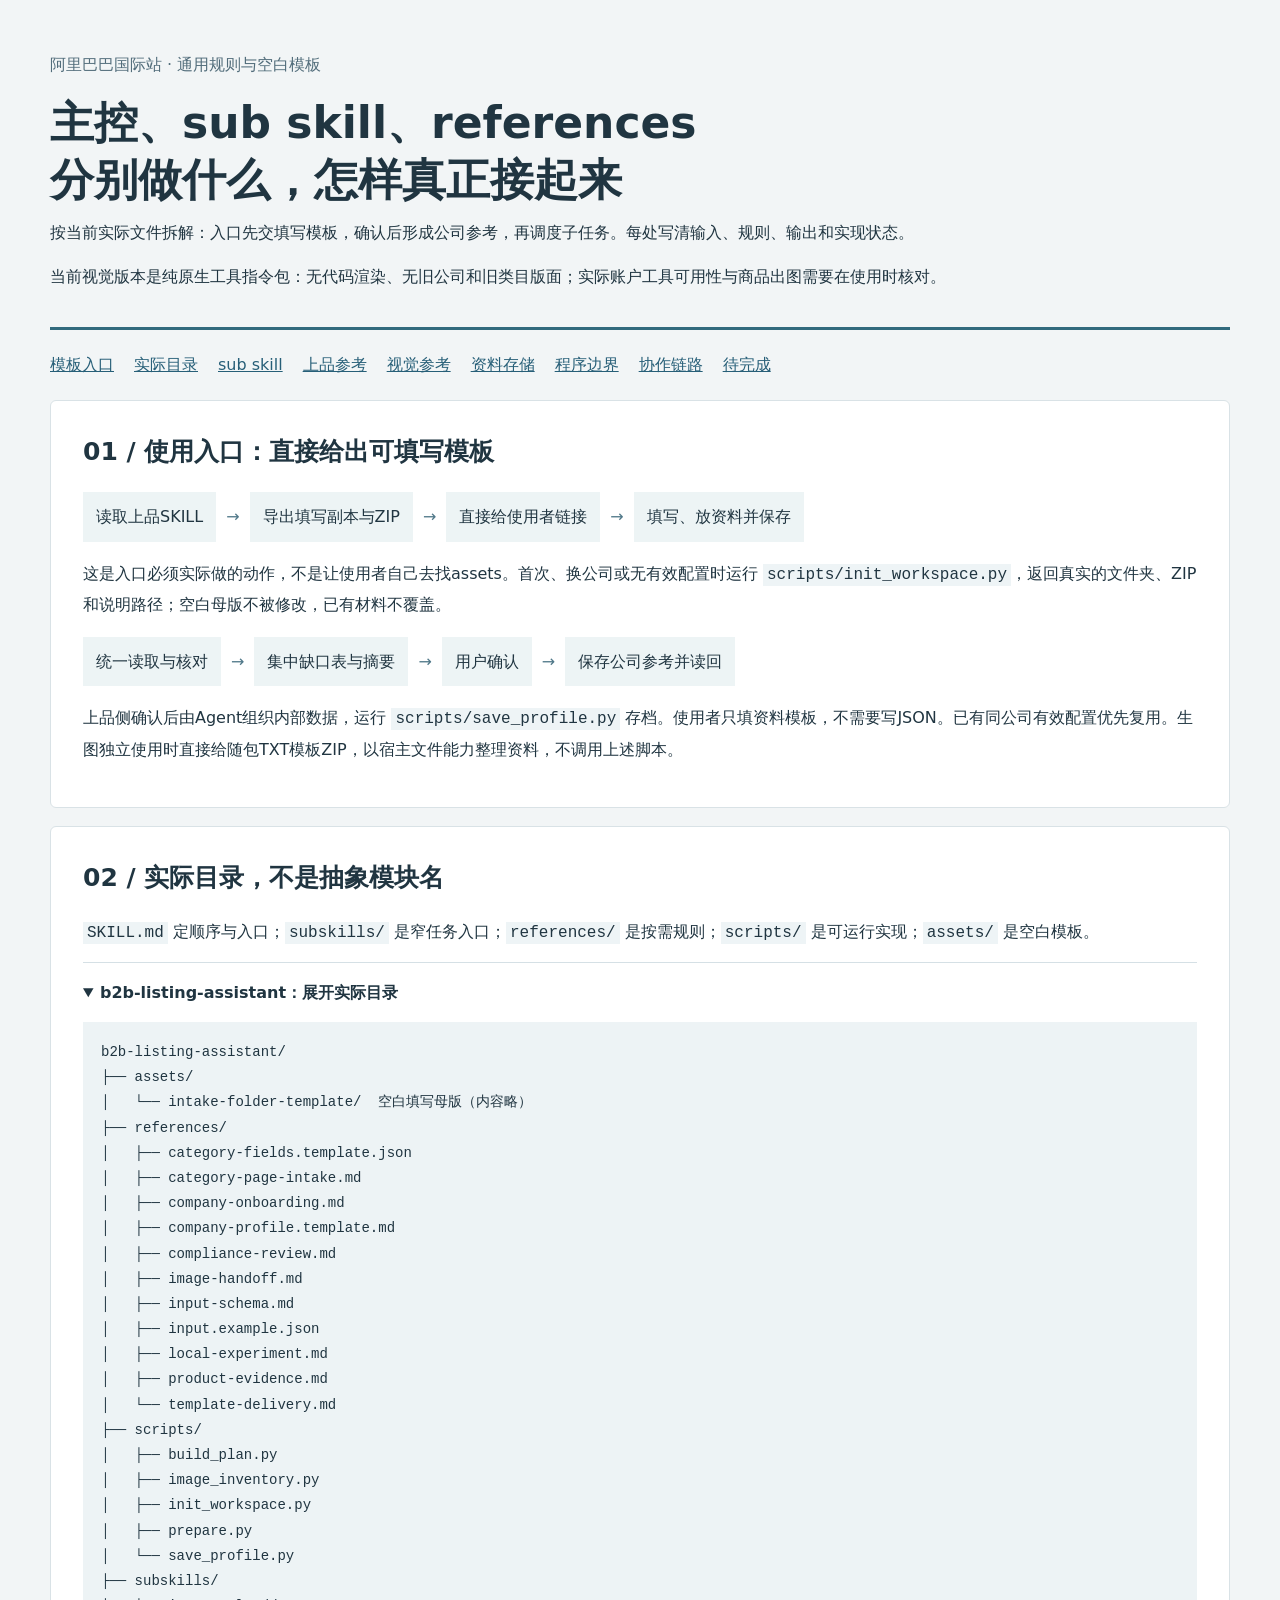
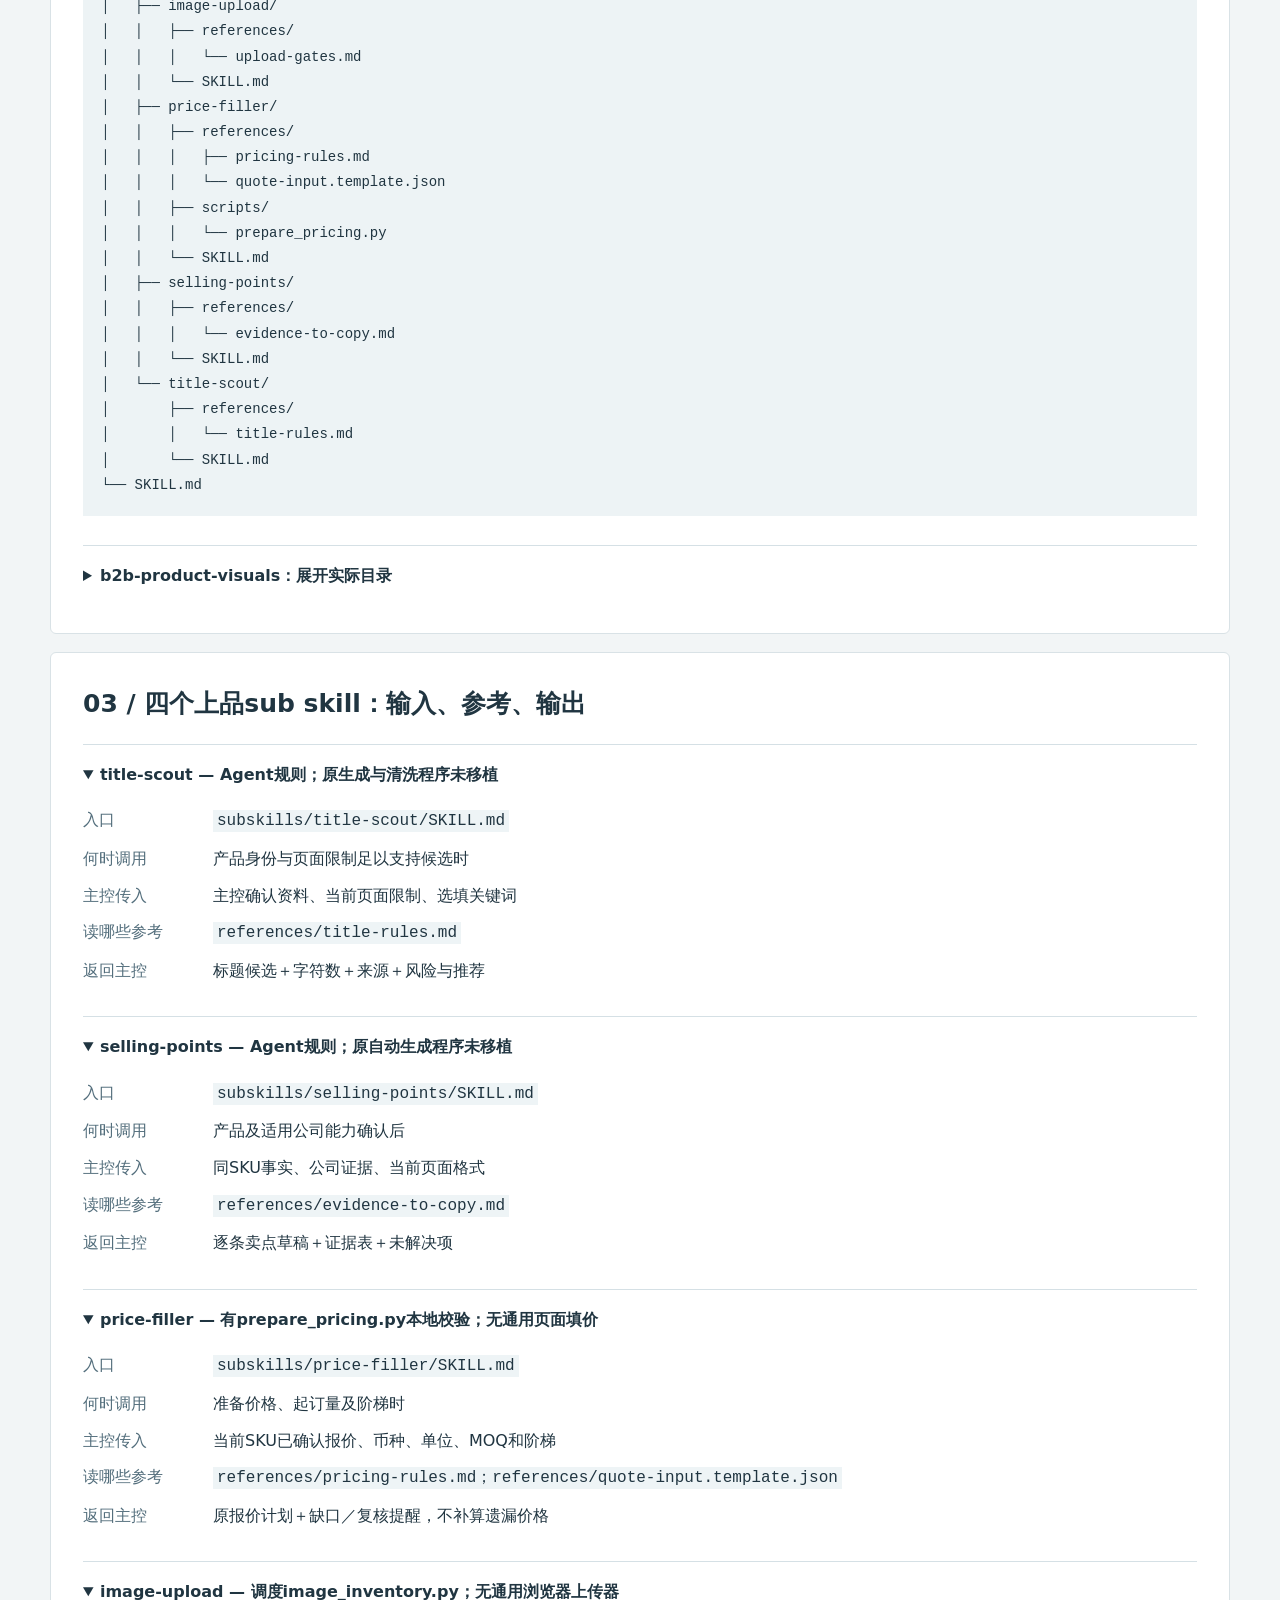
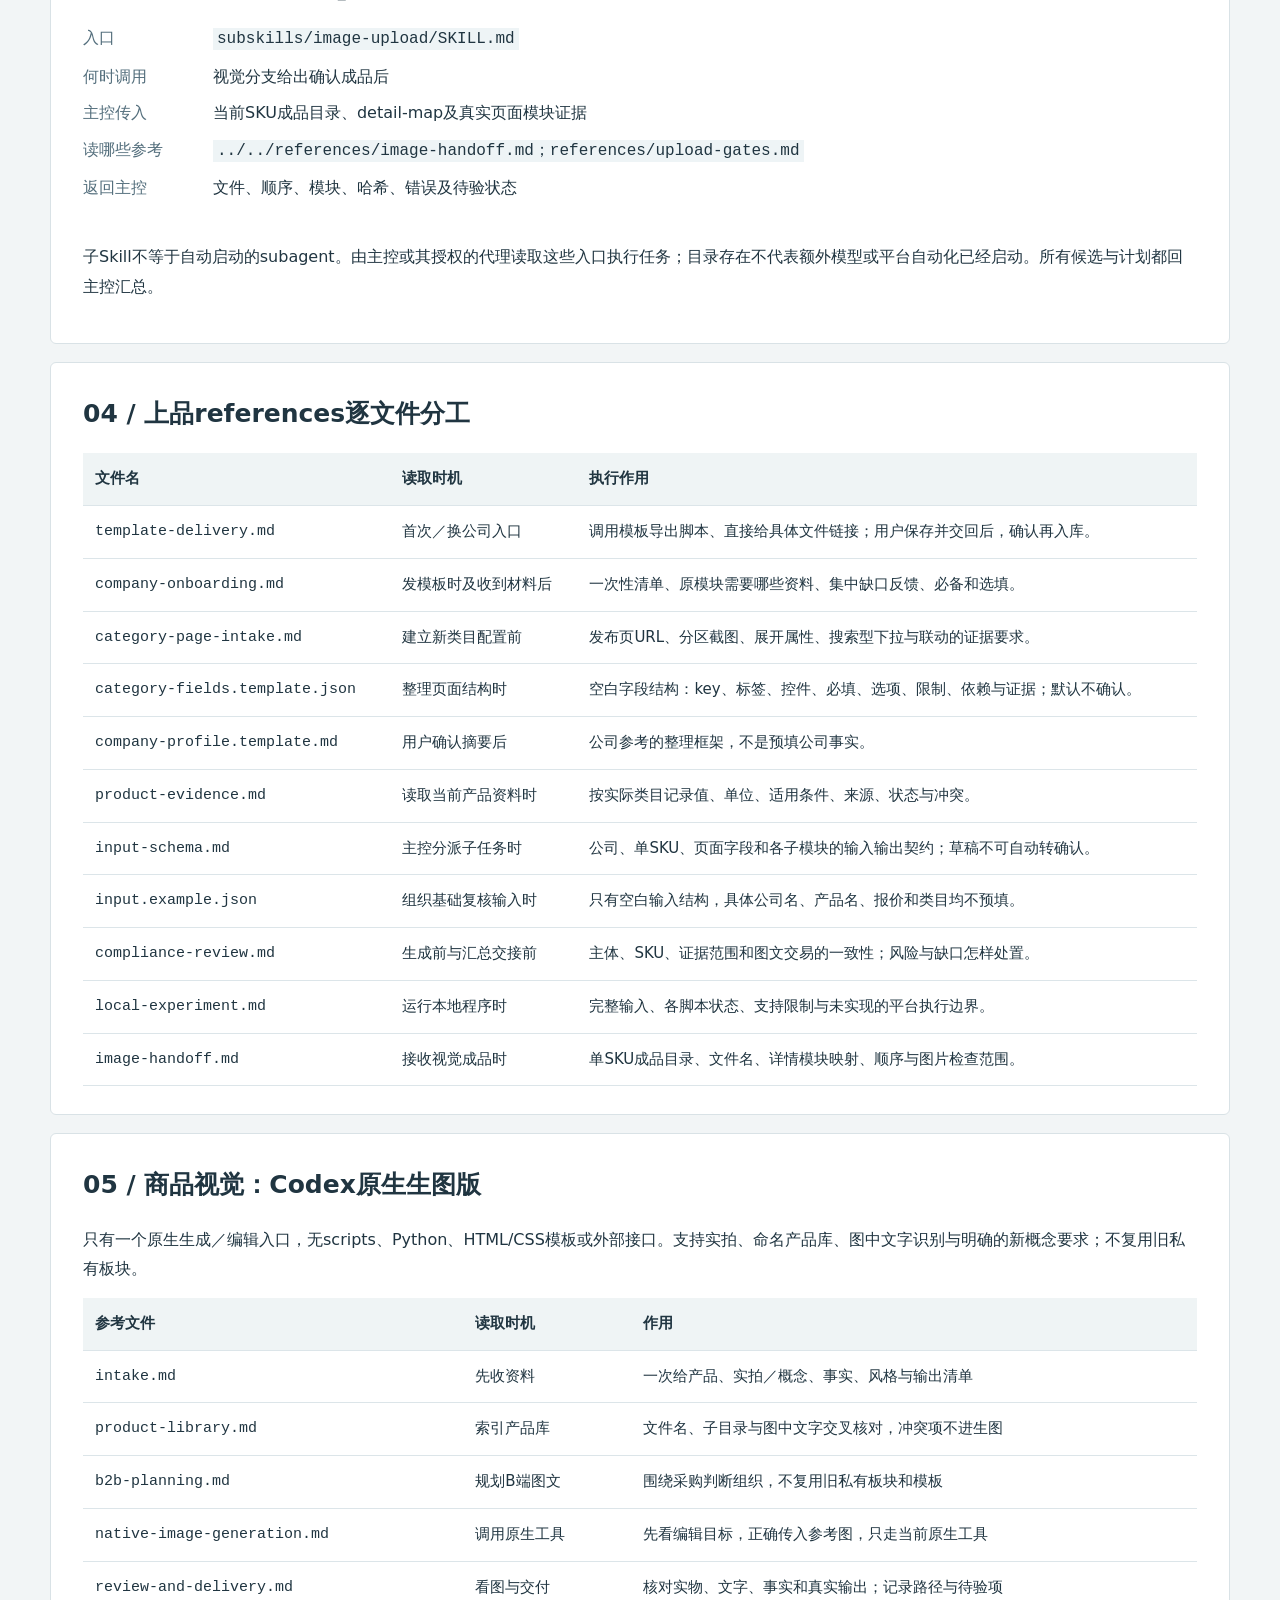
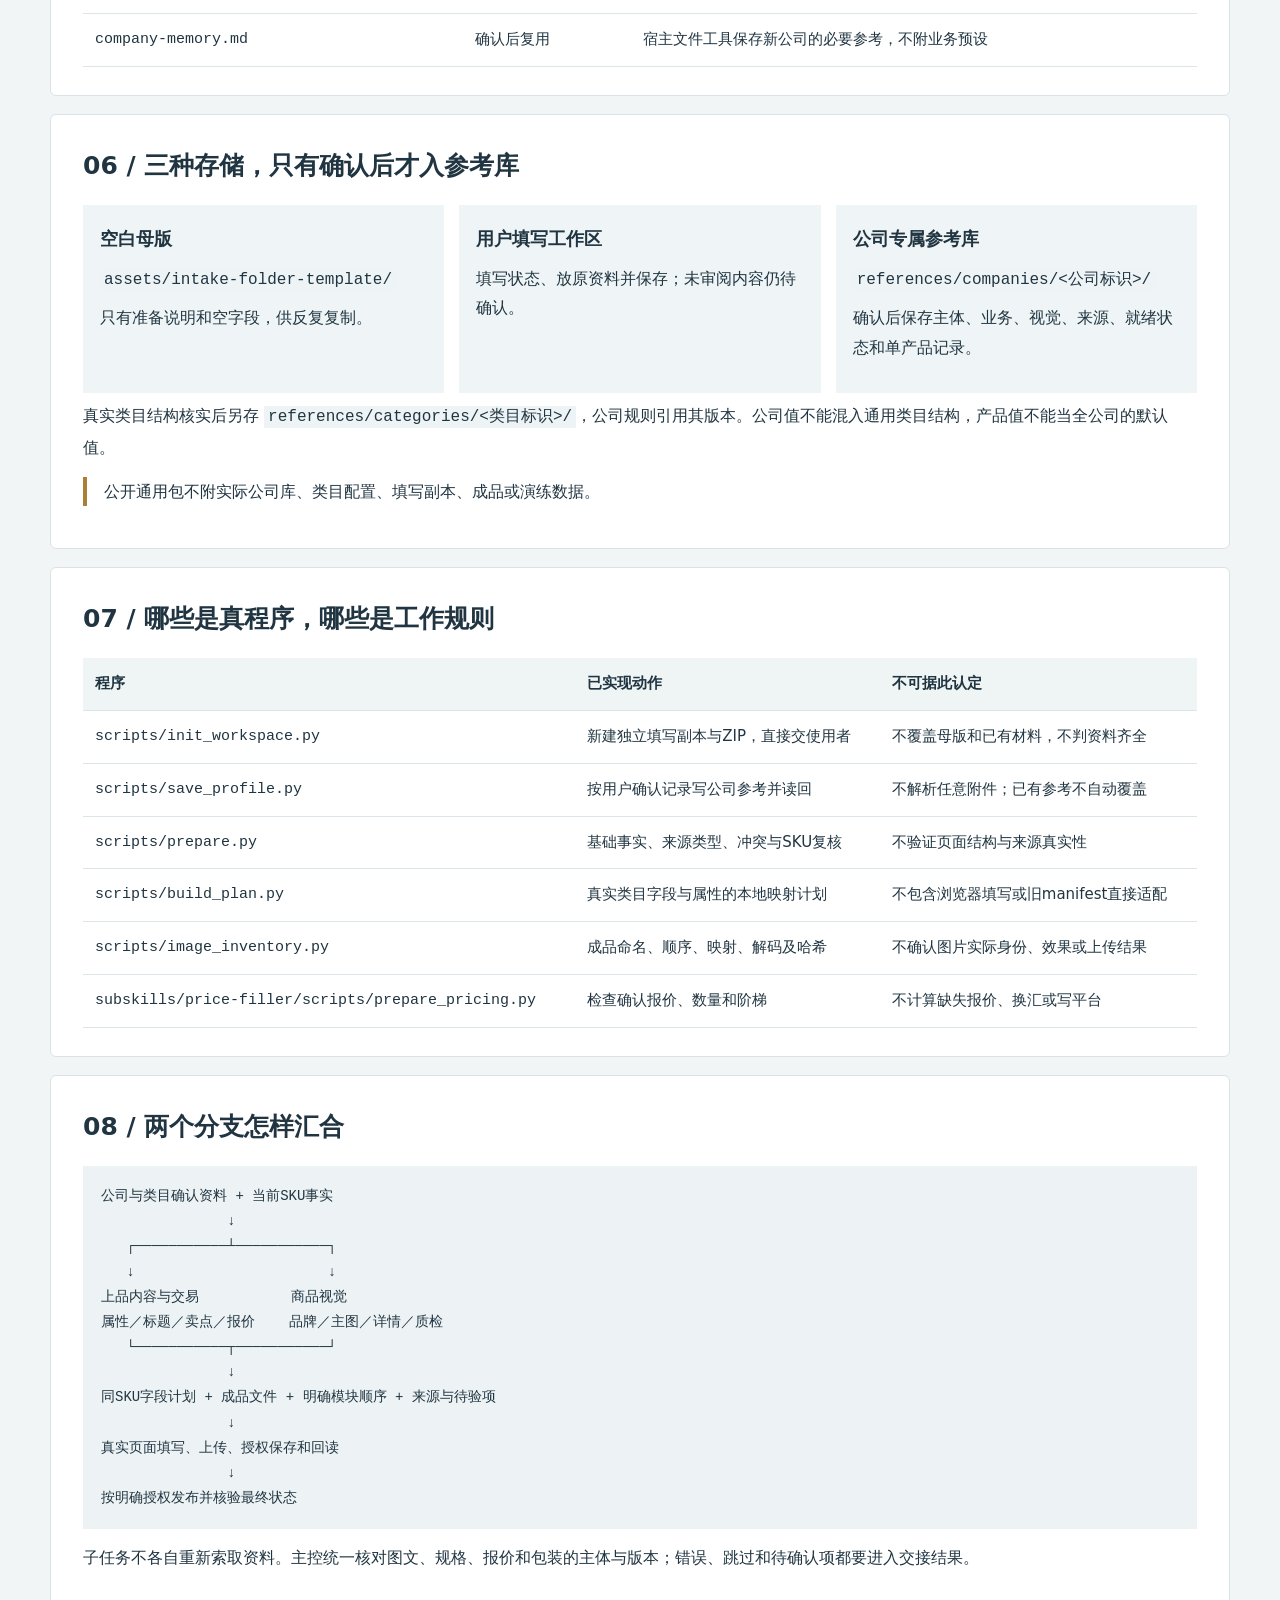
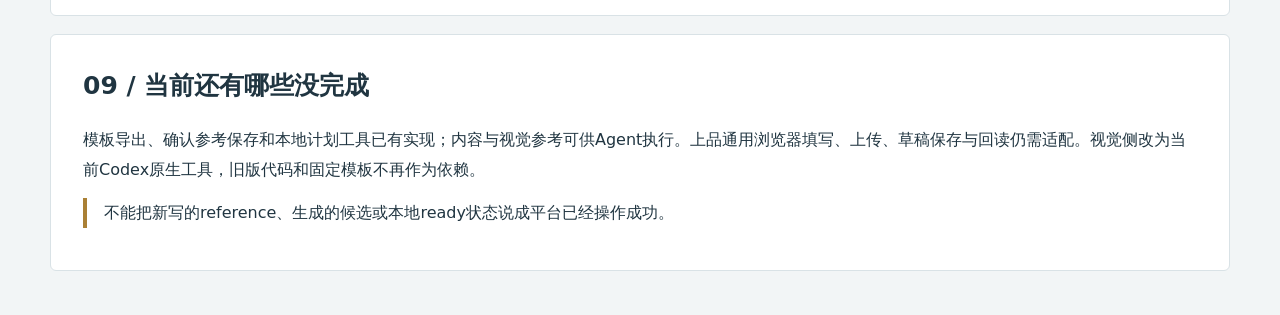
==== commit 1496a2a9: "Replace visual workflow with data-free native Codex image skill" ====
--- a/packages/05-general-listing-visuals/通用Skill思路与结构说明.html
+++ b/packages/05-general-listing-visuals/通用Skill思路与结构说明.html
@@ -1,4 +1,4 @@
-<!doctype html><html lang="zh-CN"><head><meta charset="utf-8"><meta name="viewport" content="width=device-width,initial-scale=1"><title>通用Skill文件级结构与协作思路</title><style>body{margin:0;background:#f2f5f6;color:#203541;font:16px/1.85 "Microsoft YaHei",system-ui,sans-serif}main{max-width:1180px;margin:auto;padding:42px 24px 70px}header{border-bottom:3px solid #326a7d;padding-bottom:22px}h1{font-size:clamp(28px,4vw,44px);line-height:1.3;margin:10px 0}h2{font-size:25px;margin:0 0 16px}h3{font-size:18px;margin:0 0 8px}p{margin:8px 0 14px}.sub{color:#526d7b}nav{display:flex;flex-wrap:wrap;gap:9px 20px;margin:20px 0}a{color:#275f78}section{background:white;border:1px solid #d9e2e6;padding:28px 32px;margin-top:18px;border-radius:6px}code{font-family:Consolas,monospace;background:#eef4f6;padding:2px 4px;overflow-wrap:anywhere}pre{white-space:pre-wrap;overflow-wrap:anywhere;background:#edf3f5;padding:18px;font:14px/1.8 Consolas,monospace}details{border-top:1px solid #d5e0e5;padding:15px 0}summary{font-weight:bold;cursor:pointer}dl{display:grid;grid-template-columns:115px 1fr;gap:7px 15px}dt{color:#536e7c}dd{margin:0;overflow-wrap:anywhere}.tablewrap{overflow-x:auto}table{width:100%;border-collapse:collapse;font-size:15px}th,td{text-align:left;padding:12px;border-bottom:1px solid #dce5e9;vertical-align:top;overflow-wrap:anywhere}th{background:#eff4f5}td:first-child{font-family:Consolas,monospace}.flow{display:flex;flex-wrap:wrap;align-items:center;gap:10px;margin:17px 0}.flow div{background:#edf4f5;padding:10px 13px}.flow span{color:#507889}.layers{display:grid;grid-template-columns:repeat(3,1fr);gap:15px}.layers>div{background:#eff5f6;padding:17px}.note{border-left:4px solid #aa8035;padding-left:17px}a:focus-visible,summary:focus-visible{outline:3px solid #aa8035;outline-offset:3px}@media(max-width:700px){main{padding:25px 14px}section{padding:21px 18px}.layers{grid-template-columns:1fr}dl{grid-template-columns:1fr;gap:2px}dd{margin-bottom:12px}table{min-width:600px}}@media print{body{background:white}main{padding:0}section{border:0;border-top:1px solid #ccc}nav{display:none}}</style></head><body><main><header><p class="sub">阿里巴巴国际站 · 通用规则与空白模板</p><h1>主控、sub skill、references<br>分别做什么，怎样真正接起来</h1><p>按当前实际文件拆解：入口先交填写模板，确认后形成公司参考，再调度子任务。每处写清输入、规则、输出和实现状态。</p></header><nav><a href="#s1">模板入口</a><a href="#s2">实际目录</a><a href="#s3">sub skill</a><a href="#s4">上品参考</a><a href="#s5">视觉参考</a><a href="#s6">资料存储</a><a href="#s7">程序边界</a><a href="#s8">协作链路</a><a href="#s9">待完成</a></nav><section id="s1"><h2>01 / 使用入口：直接给出可填写模板</h2><div class="flow"><div>读取上品SKILL</div><span>→</span><div>导出填写副本与ZIP</div><span>→</span><div>直接给使用者链接</div><span>→</span><div>填写、放资料并保存</div></div><p>这是入口必须实际做的动作，不是让使用者自己去找assets。首次、换公司或无有效配置时运行 <code>scripts/init_workspace.py</code>，返回真实的文件夹、ZIP和说明路径；空白母版不被修改，已有材料不覆盖。</p><div class="flow"><div>统一读取与核对</div><span>→</span><div>集中缺口表与摘要</div><span>→</span><div>用户确认</div><span>→</span><div>保存公司参考并读回</div></div><p>确认后由Agent组织内部数据，运行 <code>scripts/save_profile.py</code> 存档。使用者只填资料模板，不需要写JSON。已有同公司有效配置优先复用。</p></section><section id="s2"><h2>02 / 实际目录，不是抽象模块名</h2><p><code>SKILL.md</code> 定顺序与入口；<code>subskills/</code> 是窄任务入口；<code>references/</code> 是按需规则；<code>scripts/</code> 是可运行实现；<code>assets/</code> 是空白模板。</p><details open><summary>b2b-listing-assistant：展开实际目录</summary><pre>b2b-listing-assistant/
+<!doctype html><html lang="zh-CN"><head><meta charset="utf-8"><meta name="viewport" content="width=device-width,initial-scale=1"><title>通用Skill文件级结构与协作思路</title><style>body{margin:0;background:#f2f5f6;color:#203541;font:16px/1.85 "Microsoft YaHei",system-ui,sans-serif}main{max-width:1180px;margin:auto;padding:42px 24px 70px}header{border-bottom:3px solid #326a7d;padding-bottom:22px}h1{font-size:clamp(28px,4vw,44px);line-height:1.3;margin:10px 0}h2{font-size:25px;margin:0 0 16px}h3{font-size:18px;margin:0 0 8px}p{margin:8px 0 14px}.sub{color:#526d7b}nav{display:flex;flex-wrap:wrap;gap:9px 20px;margin:20px 0}a{color:#275f78}section{background:white;border:1px solid #d9e2e6;padding:28px 32px;margin-top:18px;border-radius:6px}code{font-family:Consolas,monospace;background:#eef4f6;padding:2px 4px;overflow-wrap:anywhere}pre{white-space:pre-wrap;overflow-wrap:anywhere;background:#edf3f5;padding:18px;font:14px/1.8 Consolas,monospace}details{border-top:1px solid #d5e0e5;padding:15px 0}summary{font-weight:bold;cursor:pointer}dl{display:grid;grid-template-columns:115px 1fr;gap:7px 15px}dt{color:#536e7c}dd{margin:0;overflow-wrap:anywhere}.tablewrap{overflow-x:auto}table{width:100%;border-collapse:collapse;font-size:15px}th,td{text-align:left;padding:12px;border-bottom:1px solid #dce5e9;vertical-align:top;overflow-wrap:anywhere}th{background:#eff4f5}td:first-child{font-family:Consolas,monospace}.flow{display:flex;flex-wrap:wrap;align-items:center;gap:10px;margin:17px 0}.flow div{background:#edf4f5;padding:10px 13px}.flow span{color:#507889}.layers{display:grid;grid-template-columns:repeat(3,1fr);gap:15px}.layers>div{background:#eff5f6;padding:17px}.note{border-left:4px solid #aa8035;padding-left:17px}a:focus-visible,summary:focus-visible{outline:3px solid #aa8035;outline-offset:3px}@media(max-width:700px){main{padding:25px 14px}section{padding:21px 18px}.layers{grid-template-columns:1fr}dl{grid-template-columns:1fr;gap:2px}dd{margin-bottom:12px}table{min-width:600px}}@media print{body{background:white}main{padding:0}section{border:0;border-top:1px solid #ccc}nav{display:none}}</style></head><body><main><header><p class="sub">阿里巴巴国际站 · 通用规则与空白模板</p><h1>主控、sub skill、references<br>分别做什么，怎样真正接起来</h1><p>按当前实际文件拆解：入口先交填写模板，确认后形成公司参考，再调度子任务。每处写清输入、规则、输出和实现状态。</p><p>当前视觉版本是纯原生工具指令包：无代码渲染、无旧公司和旧类目版面；实际账户工具可用性与商品出图需要在使用时核对。</p></header><nav><a href="#s1">模板入口</a><a href="#s2">实际目录</a><a href="#s3">sub skill</a><a href="#s4">上品参考</a><a href="#s5">视觉参考</a><a href="#s6">资料存储</a><a href="#s7">程序边界</a><a href="#s8">协作链路</a><a href="#s9">待完成</a></nav><section id="s1"><h2>01 / 使用入口：直接给出可填写模板</h2><div class="flow"><div>读取上品SKILL</div><span>→</span><div>导出填写副本与ZIP</div><span>→</span><div>直接给使用者链接</div><span>→</span><div>填写、放资料并保存</div></div><p>这是入口必须实际做的动作，不是让使用者自己去找assets。首次、换公司或无有效配置时运行 <code>scripts/init_workspace.py</code>，返回真实的文件夹、ZIP和说明路径；空白母版不被修改，已有材料不覆盖。</p><div class="flow"><div>统一读取与核对</div><span>→</span><div>集中缺口表与摘要</div><span>→</span><div>用户确认</div><span>→</span><div>保存公司参考并读回</div></div><p>上品侧确认后由Agent组织内部数据，运行 <code>scripts/save_profile.py</code> 存档。使用者只填资料模板，不需要写JSON。已有同公司有效配置优先复用。生图独立使用时直接给随包TXT模板ZIP，以宿主文件能力整理资料，不调用上述脚本。</p></section><section id="s2"><h2>02 / 实际目录，不是抽象模块名</h2><p><code>SKILL.md</code> 定顺序与入口；<code>subskills/</code> 是窄任务入口；<code>references/</code> 是按需规则；<code>scripts/</code> 是可运行实现；<code>assets/</code> 是空白模板。</p><details open><summary>b2b-listing-assistant：展开实际目录</summary><pre>b2b-listing-assistant/
 ├── assets/
 │   └── intake-folder-template/  空白填写母版（内容略）
 ├── references/
@@ -41,25 +41,15 @@
 │       └── SKILL.md
 └── SKILL.md</pre></details><details ><summary>b2b-product-visuals：展开实际目录</summary><pre>b2b-product-visuals/
 ├── assets/
-│   └── intake-folder-template/  空白填写母版（内容略）
+│   └── 空白产品资料模板与ZIP（内容略）
 ├── references/
-│   ├── brand-tokens.md
-│   ├── category-fields.template.json
-│   ├── category-page-intake.md
-│   ├── company-onboarding.md
-│   ├── company-profile.template.md
-│   ├── copy-compliance.md
-│   ├── detail-page.md
-│   ├── image-handoff.md
-│   ├── main-images.md
-│   ├── scene-swap.md
-│   ├── template-delivery.md
-│   └── visual-review.md
-├── scripts/
-│   ├── init_workspace.py
-│   ├── render.py
-│   └── save_profile.py
-└── SKILL.md</pre></details></section><section id="s3"><h2>03 / 四个上品sub skill：输入、参考、输出</h2><details open><summary>title-scout — Agent规则；原生成与清洗程序未移植</summary><dl><dt>入口</dt><dd><code>subskills/title-scout/SKILL.md</code></dd><dt>何时调用</dt><dd>产品身份与页面限制足以支持候选时</dd><dt>主控传入</dt><dd>主控确认资料、当前页面限制、选填关键词</dd><dt>读哪些参考</dt><dd><code>references/title-rules.md</code></dd><dt>返回主控</dt><dd>标题候选＋字符数＋来源＋风险与推荐</dd></dl></details><details open><summary>selling-points — Agent规则；原自动生成程序未移植</summary><dl><dt>入口</dt><dd><code>subskills/selling-points/SKILL.md</code></dd><dt>何时调用</dt><dd>产品及适用公司能力确认后</dd><dt>主控传入</dt><dd>同SKU事实、公司证据、当前页面格式</dd><dt>读哪些参考</dt><dd><code>references/evidence-to-copy.md</code></dd><dt>返回主控</dt><dd>逐条卖点草稿＋证据表＋未解决项</dd></dl></details><details open><summary>price-filler — 有prepare_pricing.py本地校验；无通用页面填价</summary><dl><dt>入口</dt><dd><code>subskills/price-filler/SKILL.md</code></dd><dt>何时调用</dt><dd>准备价格、起订量及阶梯时</dd><dt>主控传入</dt><dd>当前SKU已确认报价、币种、单位、MOQ和阶梯</dd><dt>读哪些参考</dt><dd><code>references/pricing-rules.md；references/quote-input.template.json</code></dd><dt>返回主控</dt><dd>原报价计划＋缺口／复核提醒，不补算遗漏价格</dd></dl></details><details open><summary>image-upload — 调度image_inventory.py；无通用浏览器上传器</summary><dl><dt>入口</dt><dd><code>subskills/image-upload/SKILL.md</code></dd><dt>何时调用</dt><dd>视觉分支给出确认成品后</dd><dt>主控传入</dt><dd>当前SKU成品目录、detail-map及真实页面模块证据</dd><dt>读哪些参考</dt><dd><code>../../references/image-handoff.md；references/upload-gates.md</code></dd><dt>返回主控</dt><dd>文件、顺序、模块、哈希、错误及待验状态</dd></dl></details><p>子Skill不等于自动启动的subagent。由主控或其授权的代理读取这些入口执行任务；目录存在不代表额外模型或平台自动化已经启动。所有候选与计划都回主控汇总。</p></section><section id="s4"><h2>04 / 上品references逐文件分工</h2><div class="tablewrap"><table><thead><tr><th>文件名</th><th>读取时机</th><th>执行作用</th></tr></thead><tbody><tr><td>template-delivery.md</td><td>首次／换公司入口</td><td>调用模板导出脚本、直接给具体文件链接；用户保存并交回后，确认再入库。</td></tr><tr><td>company-onboarding.md</td><td>发模板时及收到材料后</td><td>一次性清单、原模块需要哪些资料、集中缺口反馈、必备和选填。</td></tr><tr><td>category-page-intake.md</td><td>建立新类目配置前</td><td>发布页URL、分区截图、展开属性、搜索型下拉与联动的证据要求。</td></tr><tr><td>category-fields.template.json</td><td>整理页面结构时</td><td>空白字段结构：key、标签、控件、必填、选项、限制、依赖与证据；默认不确认。</td></tr><tr><td>company-profile.template.md</td><td>用户确认摘要后</td><td>公司参考的整理框架，不是预填公司事实。</td></tr><tr><td>product-evidence.md</td><td>读取当前产品资料时</td><td>按实际类目记录值、单位、适用条件、来源、状态与冲突。</td></tr><tr><td>input-schema.md</td><td>主控分派子任务时</td><td>公司、单SKU、页面字段和各子模块的输入输出契约；草稿不可自动转确认。</td></tr><tr><td>input.example.json</td><td>组织基础复核输入时</td><td>只有空白输入结构，具体公司名、产品名、报价和类目均不预填。</td></tr><tr><td>compliance-review.md</td><td>生成前与汇总交接前</td><td>主体、SKU、证据范围和图文交易的一致性；风险与缺口怎样处置。</td></tr><tr><td>local-experiment.md</td><td>运行本地程序时</td><td>完整输入、各脚本状态、支持限制与未实现的平台执行边界。</td></tr><tr><td>image-handoff.md</td><td>接收视觉成品时</td><td>单SKU成品目录、文件名、详情模块映射、顺序与图片检查范围。</td></tr></tbody></table></div></section><section id="s5"><h2>05 / 商品视觉references逐文件分工</h2><p>视觉侧按references分流，保留品牌、主图、详情、场景、图中文字和逐图质检的工作方法；没有虚构另一个subskills目录。</p><div class="tablewrap"><table><thead><tr><th>文件名</th><th>读取时机</th><th>执行作用</th></tr></thead><tbody><tr><td>template-delivery.md</td><td>首次视觉入口</td><td>若上品主控已给模板则复用；单独使用时实际生成填写副本并按确认存档。</td></tr><tr><td>company-onboarding.md</td><td>首次资料配置</td><td>只索取一次已有资料，明确素材、品牌和模块的证据缺口。</td></tr><tr><td>company-profile.template.md</td><td>确认后建立公司资料</td><td>具体品牌和能力使用后才保存，不进入空白通用包。</td></tr><tr><td>category-page-intake.md</td><td>确认页面图片模块</td><td>页面实际允许什么模块、格式和限制，不能套历史数字ID。</td></tr><tr><td>category-fields.template.json</td><td>记录页面规则</td><td>按需记录结构，默认空值和未核实状态，不代表已适配。</td></tr><tr><td>brand-tokens.md</td><td>定视觉方向前</td><td>Logo、颜色、字体、层级和留白怎样从公司资料形成规则，不预填旧配色。</td></tr><tr><td>main-images.md</td><td>做主图时</td><td>逐图目的、SKU、源照片、事实、文案、尺寸、待确认与审核状态。</td></tr><tr><td>detail-page.md</td><td>做详情页时</td><td>按采购问题选择内容主题，映射实际页面，不凑固定块数。</td></tr><tr><td>scene-swap.md</td><td>处理场景或实物素材时</td><td>真实／概念／参考三种素材的边界，关键结构与标签保真检查。</td></tr><tr><td>copy-compliance.md</td><td>排版前和导出后</td><td>图片文字与事实来源、图文一致性和风险处理，不假称OCR已运行。</td></tr><tr><td>visual-review.md</td><td>交成品之前</td><td>逐张实际看图、同款核对、文字和页面要求检查，失败与待验项分别记录。</td></tr><tr><td>image-handoff.md</td><td>交上品主控时</td><td>成品文件、详情用途、顺序与检查状态；不把文件通过当上传成功。</td></tr></tbody></table></div></section><section id="s6"><h2>06 / 三种存储，只有确认后才入参考库</h2><div class="layers"><div><h3>空白母版</h3><code>assets/intake-folder-template/</code><p>只有准备说明和空字段，供反复复制。</p></div><div><h3>用户填写工作区</h3><p>填写状态、放原资料并保存；未审阅内容仍待确认。</p></div><div><h3>公司专属参考库</h3><code>references/companies/&lt;公司标识&gt;/</code><p>确认后保存主体、业务、视觉、来源、就绪状态和单产品记录。</p></div></div><p>真实类目结构核实后另存 <code>references/categories/&lt;类目标识&gt;/</code>，公司规则引用其版本。公司值不能混入通用类目结构，产品值不能当全公司的默认值。</p><p class="note">公开通用包不附实际公司库、类目配置、填写副本、成品或演练数据。</p></section><section id="s7"><h2>07 / 哪些是真程序，哪些是工作规则</h2><div class="tablewrap"><table><thead><tr><th>程序</th><th>已实现动作</th><th>不可据此认定</th></tr></thead><tbody><tr><td>scripts/init_workspace.py</td><td>新建独立填写副本与ZIP，直接交使用者</td><td>不覆盖母版和已有材料，不判资料齐全</td></tr><tr><td>scripts/save_profile.py</td><td>按用户确认记录写公司参考并读回</td><td>不解析任意附件；已有参考不自动覆盖</td></tr><tr><td>scripts/prepare.py</td><td>基础事实、来源类型、冲突与SKU复核</td><td>不验证页面结构与来源真实性</td></tr><tr><td>scripts/build_plan.py</td><td>真实类目字段与属性的本地映射计划</td><td>不包含浏览器填写或旧manifest直接适配</td></tr><tr><td>scripts/image_inventory.py</td><td>成品命名、顺序、映射、解码及哈希</td><td>不确认图片实际身份、效果或上传结果</td></tr><tr><td>subskills/price-filler/scripts/prepare_pricing.py</td><td>检查确认报价、数量和阶梯</td><td>不计算缺失报价、换汇或写平台</td></tr><tr><td>商品视觉 scripts/render.py</td><td>真实照片等比例中性预览</td><td>不是完整主图或详情渲染器</td></tr></tbody></table></div></section><section id="s8"><h2>08 / 两个分支怎样汇合</h2><pre>公司与类目确认资料 + 当前SKU事实
+│   ├── b2b-planning.md
+│   ├── company-memory.md
+│   ├── intake.md
+│   ├── native-image-generation.md
+│   ├── product-library.md
+│   └── review-and-delivery.md
+└── SKILL.md</pre></details></section><section id="s3"><h2>03 / 四个上品sub skill：输入、参考、输出</h2><details open><summary>title-scout — Agent规则；原生成与清洗程序未移植</summary><dl><dt>入口</dt><dd><code>subskills/title-scout/SKILL.md</code></dd><dt>何时调用</dt><dd>产品身份与页面限制足以支持候选时</dd><dt>主控传入</dt><dd>主控确认资料、当前页面限制、选填关键词</dd><dt>读哪些参考</dt><dd><code>references/title-rules.md</code></dd><dt>返回主控</dt><dd>标题候选＋字符数＋来源＋风险与推荐</dd></dl></details><details open><summary>selling-points — Agent规则；原自动生成程序未移植</summary><dl><dt>入口</dt><dd><code>subskills/selling-points/SKILL.md</code></dd><dt>何时调用</dt><dd>产品及适用公司能力确认后</dd><dt>主控传入</dt><dd>同SKU事实、公司证据、当前页面格式</dd><dt>读哪些参考</dt><dd><code>references/evidence-to-copy.md</code></dd><dt>返回主控</dt><dd>逐条卖点草稿＋证据表＋未解决项</dd></dl></details><details open><summary>price-filler — 有prepare_pricing.py本地校验；无通用页面填价</summary><dl><dt>入口</dt><dd><code>subskills/price-filler/SKILL.md</code></dd><dt>何时调用</dt><dd>准备价格、起订量及阶梯时</dd><dt>主控传入</dt><dd>当前SKU已确认报价、币种、单位、MOQ和阶梯</dd><dt>读哪些参考</dt><dd><code>references/pricing-rules.md；references/quote-input.template.json</code></dd><dt>返回主控</dt><dd>原报价计划＋缺口／复核提醒，不补算遗漏价格</dd></dl></details><details open><summary>image-upload — 调度image_inventory.py；无通用浏览器上传器</summary><dl><dt>入口</dt><dd><code>subskills/image-upload/SKILL.md</code></dd><dt>何时调用</dt><dd>视觉分支给出确认成品后</dd><dt>主控传入</dt><dd>当前SKU成品目录、detail-map及真实页面模块证据</dd><dt>读哪些参考</dt><dd><code>../../references/image-handoff.md；references/upload-gates.md</code></dd><dt>返回主控</dt><dd>文件、顺序、模块、哈希、错误及待验状态</dd></dl></details><p>子Skill不等于自动启动的subagent。由主控或其授权的代理读取这些入口执行任务；目录存在不代表额外模型或平台自动化已经启动。所有候选与计划都回主控汇总。</p></section><section id="s4"><h2>04 / 上品references逐文件分工</h2><div class="tablewrap"><table><thead><tr><th>文件名</th><th>读取时机</th><th>执行作用</th></tr></thead><tbody><tr><td>template-delivery.md</td><td>首次／换公司入口</td><td>调用模板导出脚本、直接给具体文件链接；用户保存并交回后，确认再入库。</td></tr><tr><td>company-onboarding.md</td><td>发模板时及收到材料后</td><td>一次性清单、原模块需要哪些资料、集中缺口反馈、必备和选填。</td></tr><tr><td>category-page-intake.md</td><td>建立新类目配置前</td><td>发布页URL、分区截图、展开属性、搜索型下拉与联动的证据要求。</td></tr><tr><td>category-fields.template.json</td><td>整理页面结构时</td><td>空白字段结构：key、标签、控件、必填、选项、限制、依赖与证据；默认不确认。</td></tr><tr><td>company-profile.template.md</td><td>用户确认摘要后</td><td>公司参考的整理框架，不是预填公司事实。</td></tr><tr><td>product-evidence.md</td><td>读取当前产品资料时</td><td>按实际类目记录值、单位、适用条件、来源、状态与冲突。</td></tr><tr><td>input-schema.md</td><td>主控分派子任务时</td><td>公司、单SKU、页面字段和各子模块的输入输出契约；草稿不可自动转确认。</td></tr><tr><td>input.example.json</td><td>组织基础复核输入时</td><td>只有空白输入结构，具体公司名、产品名、报价和类目均不预填。</td></tr><tr><td>compliance-review.md</td><td>生成前与汇总交接前</td><td>主体、SKU、证据范围和图文交易的一致性；风险与缺口怎样处置。</td></tr><tr><td>local-experiment.md</td><td>运行本地程序时</td><td>完整输入、各脚本状态、支持限制与未实现的平台执行边界。</td></tr><tr><td>image-handoff.md</td><td>接收视觉成品时</td><td>单SKU成品目录、文件名、详情模块映射、顺序与图片检查范围。</td></tr></tbody></table></div></section><section id="s5"><h2>05 / 商品视觉：Codex原生生图版</h2><p>只有一个原生生成／编辑入口，无scripts、Python、HTML/CSS模板或外部接口。支持实拍、命名产品库、图中文字识别与明确的新概念要求；不复用旧私有板块。</p><div class="tablewrap"><table><thead><tr><th>参考文件</th><th>读取时机</th><th>作用</th></tr></thead><tbody><tr><td>intake.md</td><td>先收资料</td><td>一次给产品、实拍／概念、事实、风格与输出清单</td></tr><tr><td>product-library.md</td><td>索引产品库</td><td>文件名、子目录与图中文字交叉核对，冲突项不进生图</td></tr><tr><td>b2b-planning.md</td><td>规划B端图文</td><td>围绕采购判断组织，不复用旧私有板块和模板</td></tr><tr><td>native-image-generation.md</td><td>调用原生工具</td><td>先看编辑目标，正确传入参考图，只走当前原生工具</td></tr><tr><td>review-and-delivery.md</td><td>看图与交付</td><td>核对实物、文字、事实和真实输出；记录路径与待验项</td></tr><tr><td>company-memory.md</td><td>确认后复用</td><td>宿主文件工具保存新公司的必要参考，不附业务预设</td></tr></tbody></table></div></section><section id="s6"><h2>06 / 三种存储，只有确认后才入参考库</h2><div class="layers"><div><h3>空白母版</h3><code>assets/intake-folder-template/</code><p>只有准备说明和空字段，供反复复制。</p></div><div><h3>用户填写工作区</h3><p>填写状态、放原资料并保存；未审阅内容仍待确认。</p></div><div><h3>公司专属参考库</h3><code>references/companies/&lt;公司标识&gt;/</code><p>确认后保存主体、业务、视觉、来源、就绪状态和单产品记录。</p></div></div><p>真实类目结构核实后另存 <code>references/categories/&lt;类目标识&gt;/</code>，公司规则引用其版本。公司值不能混入通用类目结构，产品值不能当全公司的默认值。</p><p class="note">公开通用包不附实际公司库、类目配置、填写副本、成品或演练数据。</p></section><section id="s7"><h2>07 / 哪些是真程序，哪些是工作规则</h2><div class="tablewrap"><table><thead><tr><th>程序</th><th>已实现动作</th><th>不可据此认定</th></tr></thead><tbody><tr><td>scripts/init_workspace.py</td><td>新建独立填写副本与ZIP，直接交使用者</td><td>不覆盖母版和已有材料，不判资料齐全</td></tr><tr><td>scripts/save_profile.py</td><td>按用户确认记录写公司参考并读回</td><td>不解析任意附件；已有参考不自动覆盖</td></tr><tr><td>scripts/prepare.py</td><td>基础事实、来源类型、冲突与SKU复核</td><td>不验证页面结构与来源真实性</td></tr><tr><td>scripts/build_plan.py</td><td>真实类目字段与属性的本地映射计划</td><td>不包含浏览器填写或旧manifest直接适配</td></tr><tr><td>scripts/image_inventory.py</td><td>成品命名、顺序、映射、解码及哈希</td><td>不确认图片实际身份、效果或上传结果</td></tr><tr><td>subskills/price-filler/scripts/prepare_pricing.py</td><td>检查确认报价、数量和阶梯</td><td>不计算缺失报价、换汇或写平台</td></tr></tbody></table></div></section><section id="s8"><h2>08 / 两个分支怎样汇合</h2><pre>公司与类目确认资料 + 当前SKU事实
                ↓
    ┌───────────┴───────────┐
    ↓                       ↓
@@ -71,4 +61,4 @@
                ↓
 真实页面填写、上传、授权保存和回读
                ↓
-按明确授权发布并核验最终状态</pre><p>子任务不各自重新索取资料。主控统一核对图文、规格、报价和包装的主体与版本；错误、跳过和待确认项都要进入交接结果。</p></section><section id="s9"><h2>09 / 当前还有哪些没完成</h2><p>模板导出、确认参考保存和本地计划工具已有实现；内容与视觉参考可供Agent执行。通用浏览器填写、上传、草稿保存与回读，完整视觉模板、场景与批量制作仍需迁移和现场验证。</p><p class="note">不能把新写的reference、生成的候选或本地ready状态说成平台已经操作成功。</p></section></main></body></html>+按明确授权发布并核验最终状态</pre><p>子任务不各自重新索取资料。主控统一核对图文、规格、报价和包装的主体与版本；错误、跳过和待确认项都要进入交接结果。</p></section><section id="s9"><h2>09 / 当前还有哪些没完成</h2><p>模板导出、确认参考保存和本地计划工具已有实现；内容与视觉参考可供Agent执行。上品通用浏览器填写、上传、草稿保存与回读仍需适配。视觉侧改为当前Codex原生工具，旧版代码和固定模板不再作为依赖。</p><p class="note">不能把新写的reference、生成的候选或本地ready状态说成平台已经操作成功。</p></section></main></body></html>
